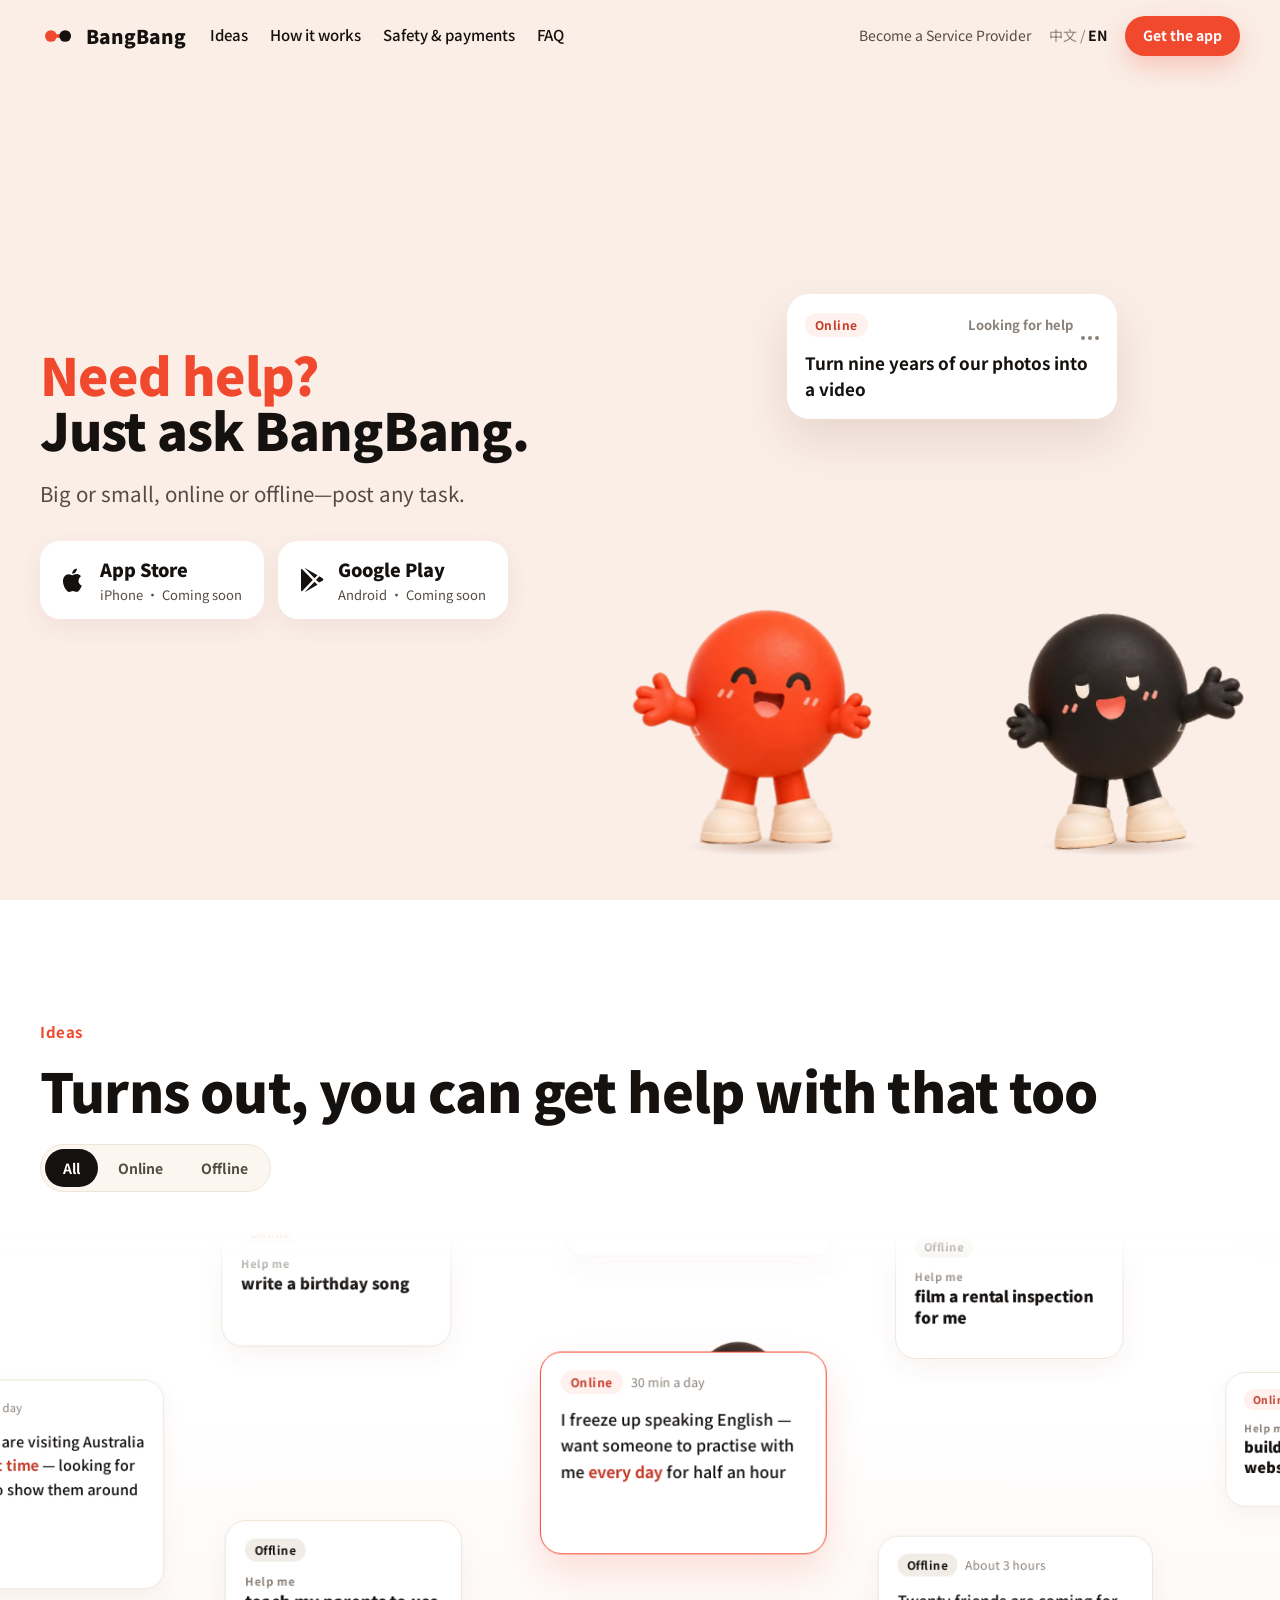
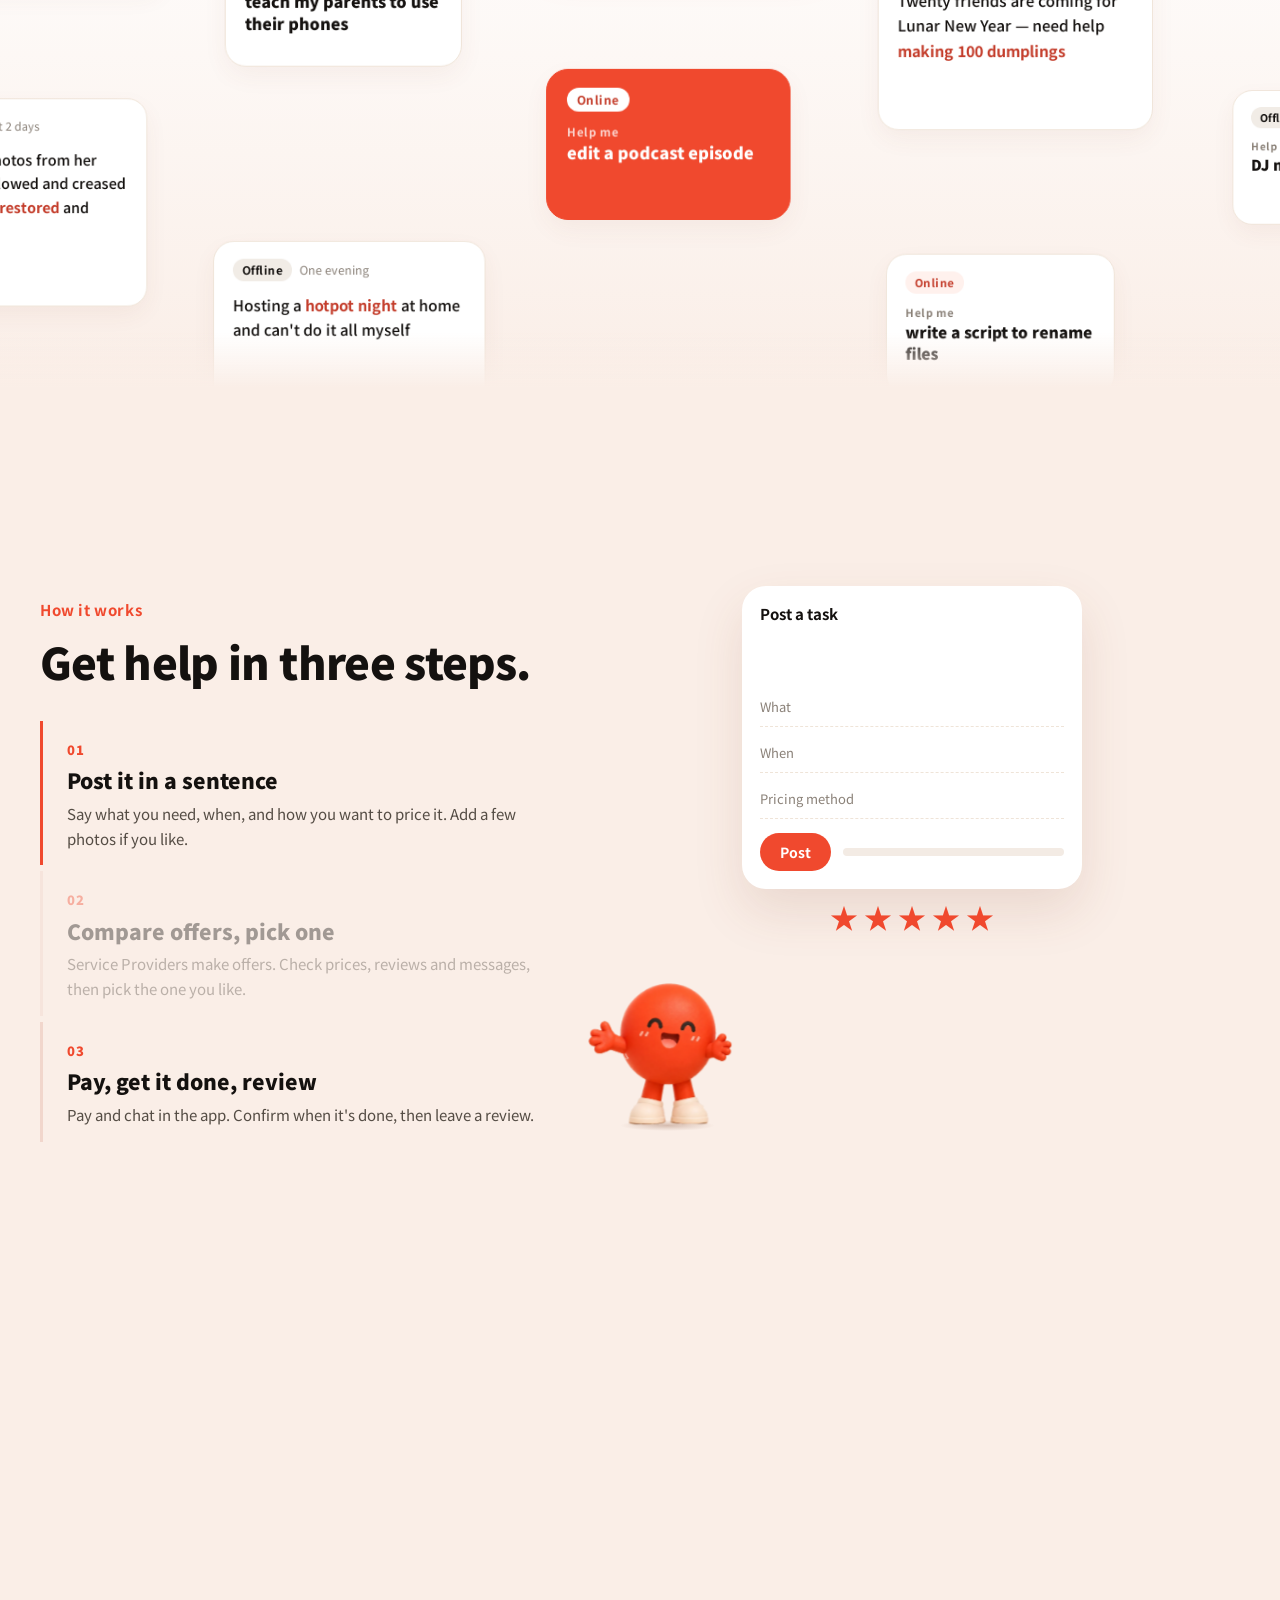
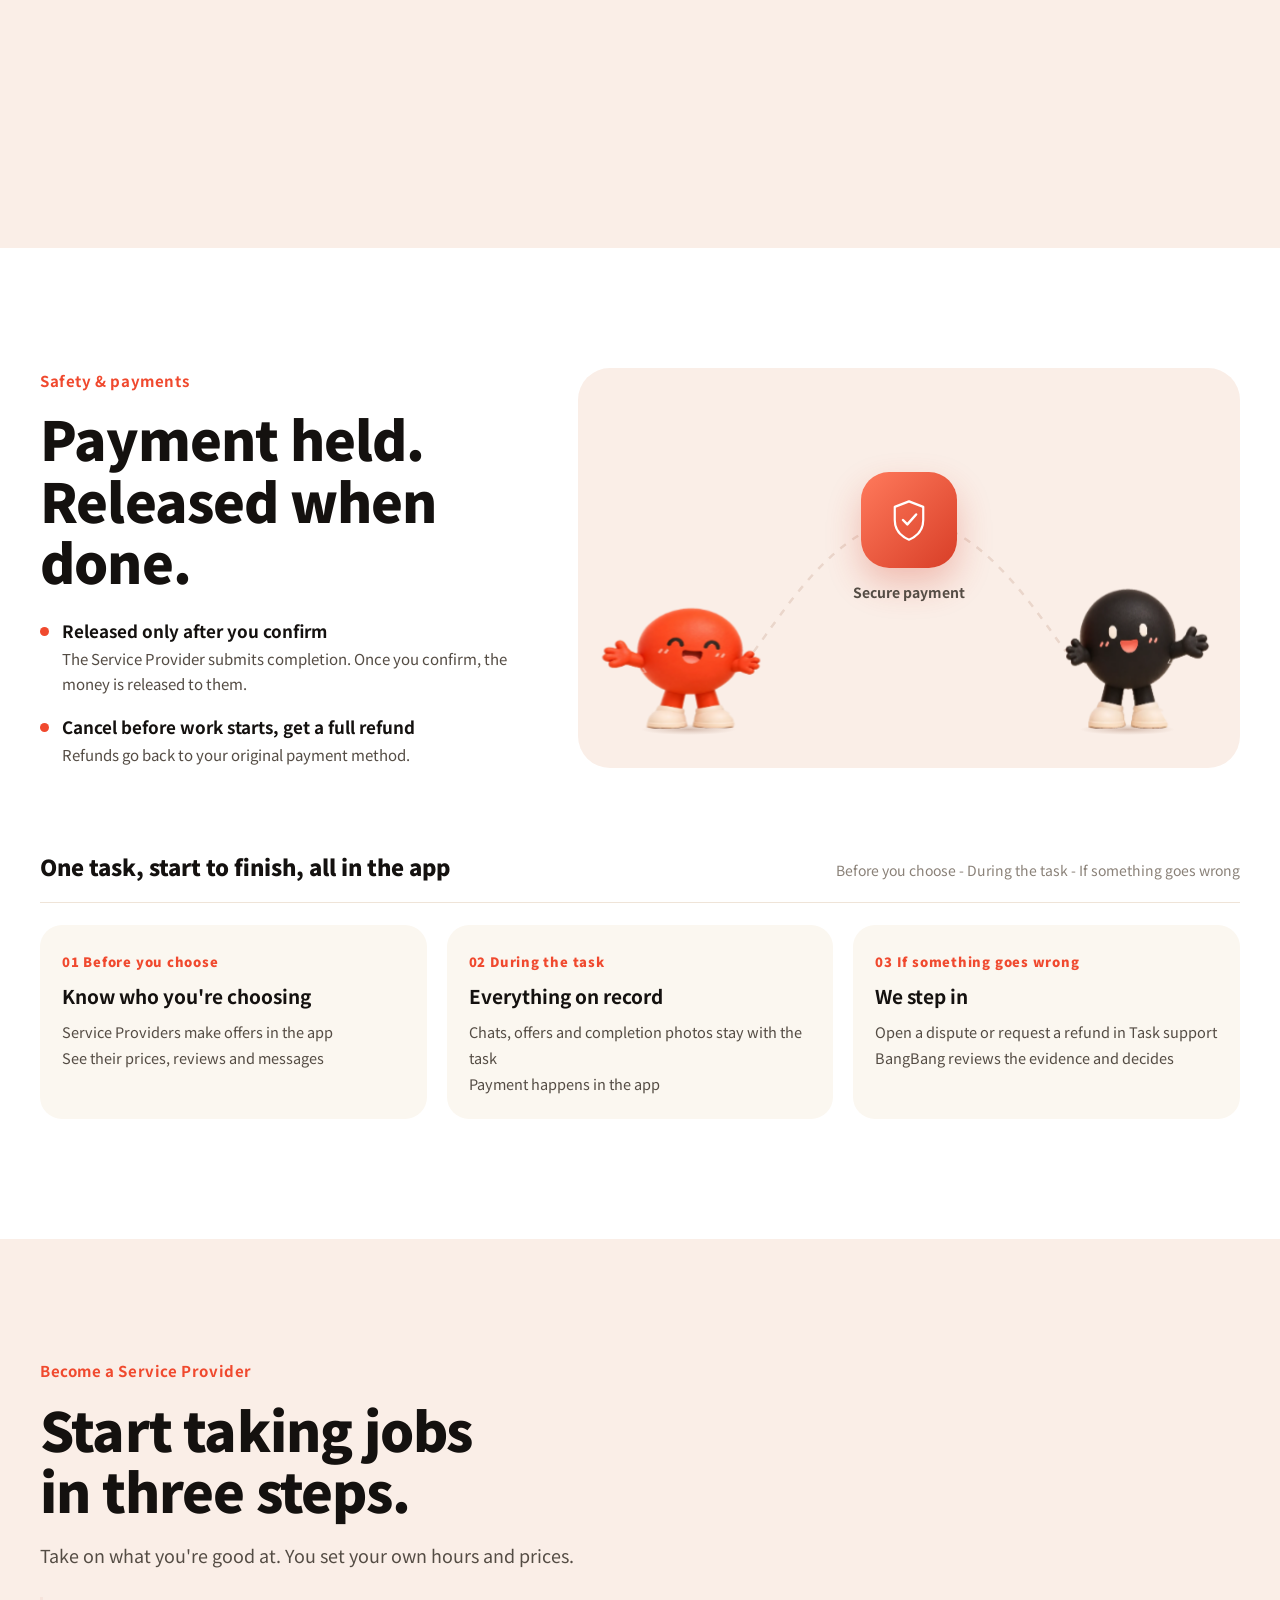
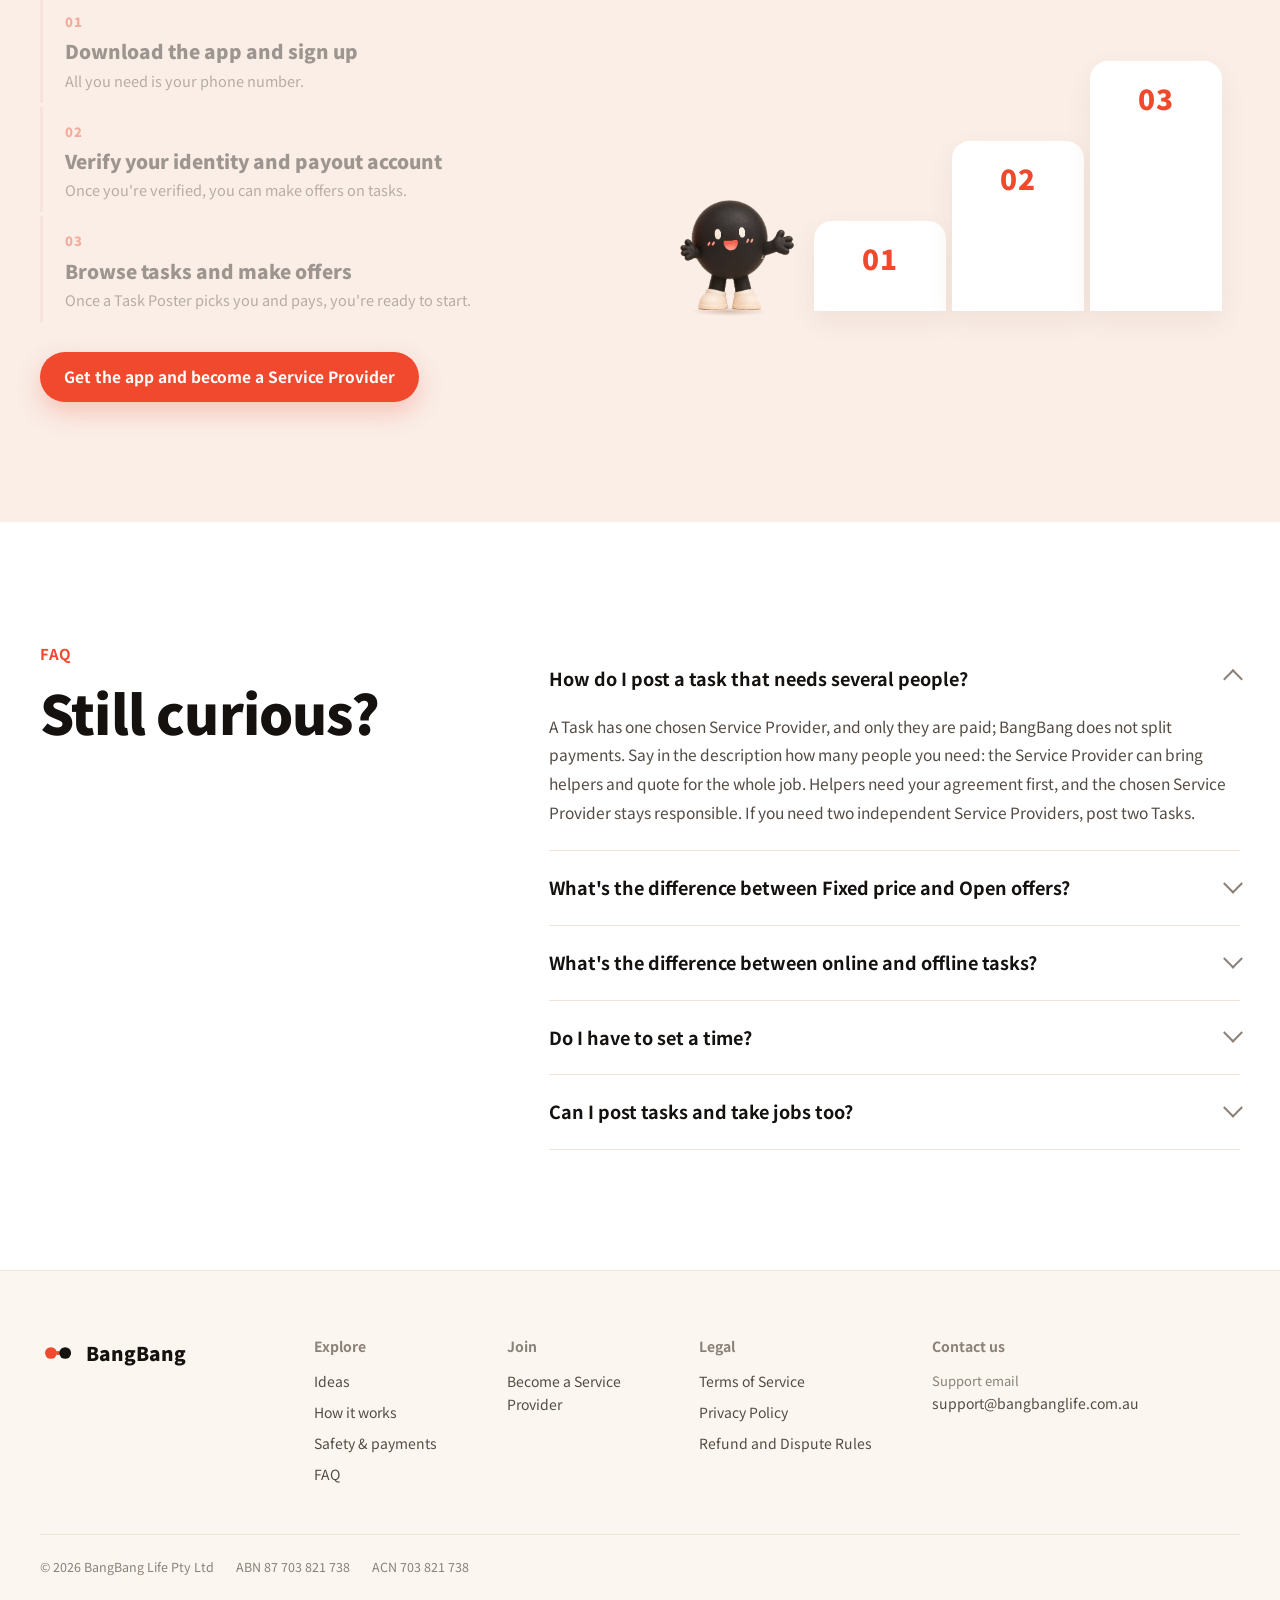
==== en/index.html @ aae598ee "Publish BangBang Life website (package a0c3399) Reviewed final site package bangbang-www-a0c3399.zip" ====
<!doctype html>
<html lang="en">
<head>
<meta charset="utf-8">
<meta name="viewport" content="width=device-width, initial-scale=1">
<title>BangBang | A trusted Chinese community task platform in Australia</title>
<meta name="description" content="BangBang is a trusted platform where the Chinese community helps each other and gets tasks done. From online services to offline errands, people who need help can quickly post a task and find the right helper, and people with skills and spare time can easily take on jobs and earn.">
<meta name="theme-color" content="#faeee7">
<meta property="og:type" content="website">
<meta property="og:site_name" content="BangBang">
<meta property="og:title" content="BangBang | A trusted Chinese community task platform in Australia">
<meta property="og:description" content="BangBang is a trusted platform where the Chinese community helps each other and gets tasks done. From online services to offline errands, people who need help can quickly post a task and find the right helper, and people with skills and spare time can easily take on jobs and earn.">
<meta property="og:url" content="https://www.bangbanglife.com.au/en/">
<meta property="og:locale" content="en_AU">
<link rel="icon" href="/brand/BangBangAppIcon.svg" type="image/svg+xml">
<link rel="alternate" hreflang="zh-CN" href="https://www.bangbanglife.com.au/zh/">
<link rel="alternate" hreflang="en" href="https://www.bangbanglife.com.au/en/">
<link rel="alternate" hreflang="x-default" href="https://www.bangbanglife.com.au/">
<link rel="canonical" href="https://www.bangbanglife.com.au/en/">
<script type="application/ld+json">{"@context":"https://schema.org","@graph":[{"@type":"WebSite","name":"BangBang","alternateName":"万能帮帮","url":"https://www.bangbanglife.com.au/en/"},{"@type":"Organization","name":"BangBang","alternateName":"万能帮帮","legalName":"BangBang Life Pty Ltd","url":"https://www.bangbanglife.com.au/en/","logo":"https://www.bangbanglife.com.au/brand/BangBangAppIcon.svg","email":"support@bangbanglife.com.au","taxID":"87 703 821 738","description":"BangBang is a trusted platform where the Chinese community helps each other and gets tasks done. From online services to offline errands, people who need help can quickly post a task and find the right helper, and people with skills and spare time can easily take on jobs and earn."}]}</script>
<link rel="preconnect" href="https://fonts.googleapis.com">
<link rel="preconnect" href="https://fonts.gstatic.com" crossorigin>
<link rel="stylesheet" href="https://fonts.googleapis.com/css2?family=Noto+Sans+SC:wght@400;500;700;900&display=swap">
<style>
/* The page is always light: the IP artwork's background is a warm cream, and its cut-out edges were made against it. */
:root{
  --ink:#14110f; --ink-2:#544c44; --ink-3:#8a8178;
  --white:#ffffff; --stage:#faeee7; --stage-2:#f4e1d6; --paper:#fbf7f0; --line:#efe4d8; --line-2:#f1d6cc;
  --coral:#f0492e; --coral-deep:#c43d2b; --coral-soft:#fff1ed;
  --night:#1a1614; --on-night:#f5efe8; --on-night-2:#a99d92;
  --f:"Noto Sans SC","PingFang SC","Hiragino Sans GB","Microsoft YaHei",system-ui,sans-serif;
  --nav-h:72px; --gut:clamp(16px,4vw,40px);
  color-scheme:light;
}
*{box-sizing:border-box}
html,body{overflow-x:clip}
body{margin:0;background:var(--white);color:var(--ink);font-family:var(--f);font-size:16px;line-height:1.65;-webkit-font-smoothing:antialiased}
img{display:block;max-width:100%}
a{color:inherit}
button{font-family:inherit}
:focus-visible{outline:2px solid var(--coral);outline-offset:3px;border-radius:8px}
.wrap{width:min(1200px,calc(100% - 2*var(--gut)));margin-inline:auto}
.sr{position:absolute;width:1px;height:1px;overflow:hidden;clip:rect(0 0 0 0);white-space:nowrap}
.eb{margin:0 0 14px;color:var(--coral);font-weight:700;font-size:15px;letter-spacing:.04em;display:flex;align-items:center;gap:12px;flex-wrap:wrap}
h2{margin:0;font-weight:900;font-size:clamp(32px,4.2vw,58px);line-height:1.14;letter-spacing:-.015em}
.lead{margin:18px 0 0;color:var(--ink-2);font-size:clamp(16px,1.4vw,18px);line-height:1.8;max-width:32em}
.ph-tag{display:inline-block;font-size:11.5px;font-weight:700;letter-spacing:.06em;padding:3px 9px;border-radius:99px;border:1px dashed var(--coral);color:var(--coral-deep);background:var(--white)}
.later{font-size:12px;font-weight:700;letter-spacing:.06em;padding:4px 10px;border-radius:99px;background:var(--paper);color:var(--ink-2);border:1px solid var(--line)}
.btn{display:inline-flex;align-items:center;justify-content:center;gap:10px;height:50px;padding:0 24px;border-radius:999px;font-weight:700;font-size:15.5px;white-space:nowrap;cursor:pointer;border:0;text-decoration:none;transition:transform .2s,box-shadow .2s,background .2s}
.btn small{font-weight:500;font-size:12px;opacity:.8}
.btn-sm{height:40px;padding:0 18px;font-size:14px}
.btn-coral{background:var(--coral);color:#fff;box-shadow:0 10px 24px rgba(240,73,46,.25)}
.btn-coral:hover{background:var(--coral-deep)}
.btn-line{background:transparent;border:1.5px solid var(--ink);color:var(--ink)}


.nav{position:fixed;inset:0 0 auto;z-index:60;height:var(--nav-h);display:flex;align-items:center;background:rgba(250,238,231,.86);backdrop-filter:saturate(1.3) blur(14px);-webkit-backdrop-filter:saturate(1.3) blur(14px);border-bottom:1px solid transparent;transition:background .3s,border-color .3s}
.nav.sc{background:rgba(255,255,255,.9);border-bottom-color:var(--line)}
.nav .wrap{display:flex;align-items:center;gap:30px}
.brand{display:flex;align-items:center;gap:10px;font-weight:900;font-size:19px;white-space:nowrap;text-decoration:none;color:var(--ink)}
.brand svg{width:36px;height:36px;flex:none}
.logo-a{fill:var(--coral)} .logo-b{fill:var(--ink)}
.links{display:flex;gap:26px;font-size:15px;font-weight:500}
.links a{text-decoration:none}
.links a:hover{color:var(--coral)}
.nav-right{margin-left:auto;display:flex;align-items:center;gap:18px;font-size:14px}
.nav-right .sm a{text-decoration:none;color:var(--ink-2);margin-left:16px}
.nav-right .sm a:hover{color:var(--coral)}
.lang{color:var(--ink-3);white-space:nowrap} .lang b{color:var(--ink)}
.lang a{color:inherit;text-decoration:none} .lang a:hover{color:var(--coral)}
.menu-btn{display:none;width:42px;height:42px;border-radius:50%;border:1px solid var(--line);background:var(--white);color:var(--ink);cursor:pointer;place-items:center}
.menu-btn svg{width:20px;height:20px}
.drawer{position:fixed;inset:var(--nav-h) 0 auto;z-index:59;background:var(--white);border-bottom:1px solid var(--line);display:none;flex-direction:column;padding:8px var(--gut) 18px}
.drawer.open{display:flex}
.drawer a{padding:13px 0;border-bottom:1px solid var(--line);text-decoration:none;font-weight:500}
@media (max-width:1020px){.links,.nav-right .sm,.lang{display:none}.menu-btn{display:grid}}


.ip{position:absolute;width:var(--cw,200px);aspect-ratio:724/693;margin-bottom:calc(var(--cw,200px)*-.0166);user-select:none;-webkit-user-select:none;-webkit-tap-highlight-color:transparent}
.ip .mv,.ip .sq,.ip .br,.ip .ln,.ip .lk{position:absolute;inset:0;transform-origin:50% 98%}
.ip img{position:absolute;inset:0;width:100%;height:100%;pointer-events:none;-webkit-user-drag:none}
.ip .sh{position:absolute;bottom:-3.2%;height:8%;width:62%;border-radius:50%;background:radial-gradient(closest-side,rgba(128,72,44,.30),rgba(128,72,44,.12) 55%,rgba(128,72,44,0));transform-origin:50% 50%}
.ip-red .sh{left:24%} .ip-black .sh{left:13%}
.ip .lid{position:absolute;border-radius:50%;transform:scaleY(0);transform-origin:50% 0;pointer-events:none}
.ip .lid.l{left:30.9%;top:27.7%;width:6.6%;height:10.2%;background:linear-gradient(#352d2a,#2a2320)}
.ip .lid.r{left:50.8%;top:26.2%;width:6.6%;height:10.2%;background:linear-gradient(#4a403e,#342c28)}
.ip.click{cursor:pointer}


.bub{position:absolute;z-index:6;background:#fff;color:var(--ink);border-radius:20px;padding:12px 18px;font-weight:700;font-size:17px;line-height:1.45;box-shadow:0 14px 34px rgba(128,72,44,.13);white-space:nowrap;transform-origin:0 100%}
.bub::after{content:"";position:absolute;bottom:-7px;width:16px;height:16px;background:#fff;border-radius:3px;transform:rotate(45deg)}


.burst{position:absolute;z-index:7;width:0;height:0;pointer-events:none;opacity:0}
.burst i{position:absolute;left:-2px;top:-15px;width:4px;height:12px;border-radius:3px;background:var(--coral);transform-origin:2px 15px}
.burst i:nth-child(2n){background:var(--ink)}
.burst i:nth-child(1){transform:rotate(0deg) translateY(-26px)} .burst i:nth-child(2){transform:rotate(45deg) translateY(-26px)}
.burst i:nth-child(3){transform:rotate(90deg) translateY(-26px)} .burst i:nth-child(4){transform:rotate(135deg) translateY(-26px)}
.burst i:nth-child(5){transform:rotate(180deg) translateY(-26px)} .burst i:nth-child(6){transform:rotate(225deg) translateY(-26px)}
.burst i:nth-child(7){transform:rotate(270deg) translateY(-26px)} .burst i:nth-child(8){transform:rotate(315deg) translateY(-26px)}

.tag{display:inline-flex;align-items:center;height:24px;padding:0 10px;border-radius:99px;font-size:12px;font-weight:700;letter-spacing:.04em;white-space:nowrap}
.tag.on{background:var(--coral-soft);color:var(--coral-deep)}
.tag.off{background:#f1ece6;color:var(--ink)}
.tag.you{background:var(--ink);color:#fff}


.hero{position:relative;background:var(--stage);padding-top:var(--nav-h);overflow:hidden}
.hero-grid{display:grid;grid-template-columns:minmax(0,1fr) minmax(0,1.1fr);gap:24px;align-items:end;min-height:min(880px,calc(100svh - var(--nav-h)))}
.hero-copy{align-self:center;padding:40px 0 70px}
.hero h1{margin:24px 0 0;font-weight:900;font-size:clamp(44px,5.8vw,86px);line-height:1.08;letter-spacing:-.02em;color:var(--coral)}
.hero h1 .ln{display:block}
.hero h1 .ln + .ln{color:var(--ink)}
.hero-sub{margin:20px 0 0;font-size:clamp(17px,1.6vw,21px);color:var(--ink-2)}
.dlbox{display:flex;gap:14px;margin-top:30px;flex-wrap:wrap}
.dl-item{display:flex;gap:12px;align-items:center;background:#fff;border-radius:20px;padding:14px 22px 14px 18px;box-shadow:0 8px 24px rgba(128,72,44,.07)}
.dl-item .st-ic{flex:none;width:30px;height:30px;color:var(--ink)}
.dl-item b{display:block;font-size:18px;font-weight:900;white-space:nowrap}
.dl-item span{display:block;font-size:13px;color:var(--ink-2);line-height:1.6;white-space:nowrap}
.dl-btns{display:none;gap:10px;margin-top:22px;flex-wrap:wrap}

.stage{position:relative;height:640px;--cw:clamp(190px,20vw,292px);--floor:56px;margin-right:calc((min(1200px,100vw - 2*var(--gut)) - 100vw) / 2)}
.stage .ip{bottom:var(--floor)}
#hRed{left:0} #hBlk{right:max(16px,calc((100vw - min(1200px,100vw - 2*var(--gut))) / 2 - 40px))}
#bub{left:24%;bottom:calc(100% - 1%);min-width:120px}
#bub::after{left:28px}
.bub .caret{display:inline-block;width:2px;height:1.05em;margin-left:2px;vertical-align:-3px;background:var(--coral);animation:blink 1s steps(2) infinite}
@keyframes blink{50%{opacity:0}}
#bub2{right:30%;bottom:calc(100% - 1%);transform-origin:100% 100%}
#bub2::after{right:30px}
.hcard{position:absolute;z-index:5;left:50%;top:34px;width:min(330px,86%);margin-left:calc(min(330px,86%) / -2);background:#fff;border-radius:22px;padding:16px 18px 18px;box-shadow:0 20px 46px rgba(128,72,44,.14)}
.hc-top{display:flex;align-items:center;justify-content:space-between;gap:10px}
.hc-top small{font-size:12px;color:var(--ink-3);font-weight:500}
.hcard p{margin:10px 0 0;font-weight:700;font-size:17px;line-height:1.5}
.st{display:inline-flex;align-items:center;gap:6px;font-size:13px;font-weight:700;color:var(--ink-3);white-space:nowrap}
.st .dots{display:inline-flex;gap:3px;margin-left:2px}
.st .dots i{display:block;width:4px;height:4px;border-radius:50%;background:currentColor;animation:dot 1.2s infinite}
.st .dots i:nth-child(2){animation-delay:.2s} .st .dots i:nth-child(3){animation-delay:.4s}
@keyframes dot{0%,80%,100%{opacity:.25}40%{opacity:1}}
.st.got{color:var(--ink)}
.st.done{color:var(--coral-deep)}
.st .ok{display:none;width:18px;height:18px;border-radius:50%;background:var(--coral);color:#fff;place-items:center;font-size:11px}
.st.done .ok{display:inline-grid}
.st.done .dots,.st.got .dots{display:none}


.ex{padding:120px 0 0;background:var(--white)}
.ex-head{display:flex;justify-content:space-between;align-items:flex-end;gap:24px;flex-wrap:wrap}
.seg{display:inline-flex;background:var(--paper);border:1px solid var(--line);border-radius:99px;padding:4px;gap:2px}
.seg button{height:38px;padding:0 18px;border-radius:99px;border:0;background:transparent;font-weight:700;font-size:14px;color:var(--ink-2);cursor:pointer}
.seg button.on{background:var(--ink);color:#fff}
.wall{position:relative;margin-top:40px;height:clamp(600px,84vh,780px);overflow:hidden;overflow:clip;cursor:grab;touch-action:pan-y;user-select:none;-webkit-user-select:none;background:linear-gradient(180deg,var(--white) 0%,var(--white) 25%,var(--stage) 100%)}
.wall.grab{cursor:grabbing}
.wall::before,.wall::after{content:"";position:absolute;left:0;right:0;height:56px;z-index:20;pointer-events:none}
.wall::before{top:0;background:linear-gradient(180deg,var(--white),rgba(255,255,255,0))}
.wall::after{bottom:0;background:linear-gradient(0deg,var(--stage),rgba(250,238,231,0))}
.gi{position:absolute;left:0;top:0;z-index:1;will-change:transform}
.gi.sel{z-index:5}
.xc{position:relative;z-index:2;width:290px;display:flex;flex-direction:column;gap:12px;text-align:left;padding:18px 20px 14px;border-radius:22px;border:1.5px solid var(--line);background:#fff;color:var(--ink);cursor:pointer;font:inherit;box-shadow:0 10px 26px rgba(128,72,44,.06);transition:border-color .25s,box-shadow .25s,opacity .45s,filter .45s}
.xc:hover{border-color:var(--line-2);box-shadow:0 18px 38px rgba(128,72,44,.12)}
.gi.sel .xc{border-color:var(--coral);box-shadow:0 18px 38px rgba(240,73,46,.16)}
.wall.grab .xc{cursor:grabbing}
.xc-top{display:flex;align-items:center;justify-content:space-between;gap:8px}
.xc .mt{font-size:12.5px;color:var(--ink-3);white-space:nowrap}
.xc .q{flex:1;font-size:16px;line-height:1.65;font-weight:500}
.xc .q b{color:var(--coral-deep);font-weight:700}
.xc .res{position:relative;display:block;height:44px;border-top:1px dashed var(--line);font-size:13.5px}
.xc .res > span{position:absolute;inset:10px 0 0;display:flex;align-items:center;gap:7px;white-space:nowrap;overflow:hidden;transition:opacity .3s,transform .3s}
.xc .r0{color:var(--ink-3)}
.xc .r1{opacity:0;transform:translateY(8px);color:var(--ink-2)}
.xc .r1 b{color:var(--coral-deep)}
.xc .got{font-style:normal;font-weight:700;font-size:12px;color:var(--coral-deep);background:var(--coral-soft);padding:2px 8px;border-radius:99px;white-space:nowrap}
.xc .r1 .got{margin-left:auto}
.gi.sel .r0{opacity:0;transform:translateY(-8px)}
.gi.sel .r1{opacity:1;transform:none}
.xc.sh{width:246px;min-height:152px}
.xc.sh .t{flex:1;font-size:18px;font-weight:900;line-height:1.4}
.xc.sh .t small{display:block;margin-bottom:2px;font-size:11.5px;letter-spacing:.12em;color:var(--ink-3);font-weight:700}
.xc.sh .got{opacity:0;transform:translateY(6px);transition:opacity .3s,transform .3s}
.gi.sel .xc.sh .got{opacity:1;transform:none}
.xc.k1{background:var(--ink);border-color:var(--ink);color:#fff} .xc.k1 .t small{color:var(--on-night-2)} .xc.k1 .tag.off{background:#3a322d;color:#fff}
.xc.k2{background:var(--coral);border-color:var(--coral);color:#fff} .xc.k2 .t small{color:rgba(255,255,255,.78)} .xc.k2 .tag,.xc.k2 .got{background:#fff;color:var(--coral-deep)}
.gi.sel .xc.k1,.gi.sel .xc.k2{border-color:var(--coral-deep)}
.wall.f-on .gi[data-on="0"] .xc,.wall.f-off .gi[data-on="1"] .xc{opacity:.14;filter:grayscale(1);pointer-events:none}
.peek{z-index:1;--cw:138px;pointer-events:none}
.peek .sh{display:none}


.how{background:var(--stage)}
.how-in{display:grid;grid-template-columns:minmax(0,.86fr) minmax(0,1.14fr);gap:48px;align-items:center;min-height:100svh;padding:calc(var(--nav-h) + 16px) 0 24px}
.how h2{font-size:clamp(32px,3.4vw,50px);white-space:nowrap}
.steps{margin-top:34px;display:grid;gap:6px}
.hs{position:relative;padding:14px 0 14px 24px;border-left:3px solid var(--line-2);opacity:.38;transition:opacity .35s,border-color .35s}
.hs.on{opacity:1;border-left-color:var(--coral)}
.hs .no{font-size:13px;font-weight:900;color:var(--coral);letter-spacing:.08em}
.hs h3{margin:2px 0 4px;font-size:21px;font-weight:900}
.hs p{margin:0;color:var(--ink-2);font-size:15px}
.hstage{position:relative;height:min(580px,calc(100svh - var(--nav-h) - 60px));min-height:470px;--cw:clamp(118px,12vw,168px);--floor:36px}
.hstage .ip{bottom:var(--floor)}
#sRed{left:0}
#sB1{right:calc(var(--cw)*1.62)} #sB2{right:calc(var(--cw)*.82)} #sB3{right:0}
.tcard{position:absolute;z-index:5;left:50%;top:6px;width:min(340px,92%);transform:translateX(-50%);background:#fff;border-radius:24px;padding:16px 18px 18px;box-shadow:0 22px 50px rgba(128,72,44,.13)}
.tc-h{display:flex;align-items:center;justify-content:space-between;gap:10px;margin-bottom:8px}
.tc-h b{font-size:15px}
.chips{position:relative;height:26px;min-width:118px}
.chips .tag{position:absolute;right:0;top:1px;opacity:0}
.chips .tag:first-child{opacity:1}
.tc-row{display:flex;align-items:baseline;gap:12px;padding:9px 0;border-bottom:1px dashed var(--line);font-size:14.5px}
.tc-row span{flex:none;width:64px;color:var(--ink-3);font-size:13px}
.tc-row b{min-height:1.5em;font-weight:700}
.tc-go{display:flex;align-items:center;gap:12px;margin-top:14px}
.tc-btn{flex:none;height:38px;padding:0 20px;border-radius:99px;background:var(--coral);color:#fff;font-weight:700;font-size:14px;display:grid;place-items:center}
.tc-bar{flex:1;height:8px;border-radius:99px;background:#f3ebe4;overflow:hidden}
.tc-bar i{display:block;height:100%;width:100%;border-radius:inherit;background:var(--coral);transform:scaleX(0);transform-origin:0 50%}
.stars{position:absolute;z-index:6;left:50%;transform:translateX(-50%);display:flex;gap:6px;color:var(--coral);font-size:28px;line-height:1}
.stars span{display:inline-block;opacity:0}
.qb{position:absolute;z-index:6;padding:8px 12px;font-size:14px;border-radius:14px;transform-origin:50% 100%}
.qb::after{left:calc(50% - 7px);width:14px;height:14px;bottom:-6px}
.qb .qs::before{content:" · "}
.qb .pick{position:absolute;inset:0;display:grid;place-items:center;border-radius:inherit;background:var(--coral);color:#fff;opacity:0}
.hstage .burst{left:0;top:0}


.safe{padding:120px 0;background:var(--white)}
.safe-grid{display:grid;grid-template-columns:minmax(0,.85fr) minmax(0,1.15fr);gap:48px;align-items:center}
.dots{list-style:none;margin:26px 0 0;padding:0;display:grid;gap:16px}
.dots li{display:grid;gap:2px;padding-left:22px;position:relative}
.dots li::before{content:"";position:absolute;left:0;top:10px;width:9px;height:9px;border-radius:50%;background:var(--coral)}
.dots b{font-size:17px}
.dots span{color:var(--ink-2);font-size:15px}
.pstage{position:relative;height:400px;border-radius:32px;background:var(--stage);--cw:clamp(118px,12vw,156px);--floor:40px;overflow:hidden}
.pstage .ip{bottom:var(--floor)}
#pRed{left:4%} #pBlk{right:4%}
.pstage svg{position:absolute;inset:0;width:100%;height:100%;overflow:visible}
.plat{position:absolute;z-index:3;left:50%;top:38%;width:96px;height:96px;margin:-48px 0 0 -48px;border-radius:28px;background:linear-gradient(135deg,#ff7a5c,#d83e27);display:grid;place-items:center;box-shadow:0 16px 34px rgba(216,62,39,.28)}
.plat svg{position:static;width:46px;height:46px}
.plat-l{position:absolute;z-index:3;left:50%;top:calc(38% + 58px);transform:translateX(-50%);text-align:center;white-space:nowrap}
.plat-l b{display:block;font-size:15px}
.plat-l span{font-size:14px;font-weight:700;color:var(--ink-2)}
.coin{position:absolute;z-index:4;left:0;top:0;width:34px;height:34px;margin:-17px 0 0 -17px;border-radius:50%;background:var(--coral);border:3px solid #fff;color:#fff;font-weight:900;font-size:15px;display:grid;place-items:center;box-shadow:0 6px 14px rgba(216,62,39,.3);opacity:0}
.plb{position:absolute;z-index:4;font-size:14px;font-weight:700;color:var(--coral-deep);background:#fff;padding:5px 12px;border-radius:99px;box-shadow:0 6px 16px rgba(128,72,44,.1);white-space:nowrap;opacity:0}
#plb1{left:6%;top:12%} #plb2{right:6%;top:12%}
.whole{margin-top:80px}
.whole-h{display:flex;justify-content:space-between;align-items:baseline;gap:16px;flex-wrap:wrap;padding-bottom:18px;border-bottom:1px solid var(--line)}
.whole-h h3{margin:0;font-size:22px;font-weight:900}
.whole-h span{color:var(--ink-3);font-size:14px}
.whole-3{display:grid;grid-template-columns:repeat(3,minmax(0,1fr));gap:20px;margin-top:22px}
.whole-3 > div{padding:22px;border-radius:22px;background:var(--paper)}
.whole-3 .k{font-size:13px;font-weight:900;color:var(--coral);letter-spacing:.06em}
.whole-3 h4{margin:6px 0 8px;font-size:19px}
.whole-3 p{margin:0;color:var(--ink-2);font-size:14.5px;line-height:1.8}


.provider{padding:120px 0;background:var(--stage);overflow:hidden}
.pv-grid{display:grid;grid-template-columns:minmax(0,1fr) minmax(0,1fr);gap:48px;align-items:center}
.bsteps{margin:26px 0 30px;display:grid;gap:4px}
.bs{padding:10px 0 10px 22px;border-left:3px solid var(--line-2);opacity:.4;transition:opacity .35s,border-color .35s}
.bs.on{opacity:1;border-left-color:var(--coral)}
.bs .no{font-size:13px;font-weight:900;color:var(--coral);letter-spacing:.08em}
.bs h3{margin:2px 0;font-size:19px;font-weight:900}
.bs p{margin:0;color:var(--ink-2);font-size:14.5px}
.bstage{position:relative;height:460px;--cw:clamp(96px,9.5vw,124px)}
.bk{position:absolute;bottom:0;width:calc(24% - 6px);border-radius:18px 18px 0 0;background:#fff;box-shadow:0 10px 26px rgba(128,72,44,.08);display:flex;justify-content:center;padding-top:14px;transition:background .35s}
.bk span{font-size:28px;font-weight:900;color:var(--coral);letter-spacing:.04em;transition:color .35s}
.bk.done{background:var(--coral)} .bk.done span{color:#fff}
#bk1{left:26%;height:90px} #bk2{left:50%;height:170px} #bk3{left:74%;height:250px}
.bstage .ip{left:2%;bottom:0}
#bBub{opacity:0;visibility:hidden;right:20%;bottom:99%;transform-origin:100% 100%} #bBub::after{right:26px}
.bnote{position:absolute;z-index:5;left:0;top:24px;width:min(320px,60%);display:flex;align-items:center;gap:10px;padding:14px 12px 14px 16px;border-radius:18px;background:#fff;box-shadow:0 18px 40px rgba(128,72,44,.14);opacity:0;visibility:hidden}
.bnote b{flex:1;min-width:0;font-size:15.5px;white-space:nowrap;overflow:hidden;text-overflow:ellipsis}
.fq{flex:none;height:32px;padding:0 14px;border-radius:99px;background:var(--coral);color:#fff;font-weight:700;font-size:13px;display:grid;place-items:center}


.faq{padding:120px 0;background:var(--white)}
.faq-grid{display:grid;grid-template-columns:minmax(0,.8fr) minmax(0,1.2fr);gap:48px;align-items:start}
details{border-bottom:1px solid var(--line);padding:4px 0}
summary{cursor:pointer;list-style:none;display:flex;align-items:center;justify-content:space-between;gap:16px;padding:18px 0;font-size:18px;font-weight:700}
summary::-webkit-details-marker{display:none}
summary::after{content:"";flex:none;width:12px;height:12px;border-right:2.5px solid var(--ink-3);border-bottom:2.5px solid var(--ink-3);transform:rotate(45deg) translate(-3px,-3px);transition:transform .3s}
details[open] summary::after{transform:rotate(225deg)}
details p{margin:0 0 20px;color:var(--ink-2);font-size:15.5px;line-height:1.85}


footer{background:var(--paper);color:var(--ink);padding:64px 0 40px;border-top:1px solid var(--line)}
.f-grid{display:grid;grid-template-columns:1.2fr .8fr .8fr 1fr 1.5fr;gap:28px}
footer .brand{color:var(--ink)}
.f-brand p{margin:14px 0 0;color:var(--ink-3);font-size:14px}
footer h4{margin:0 0 12px;font-size:14px;color:var(--ink-3);font-weight:700}
footer ul{list-style:none;margin:0;padding:0;display:grid;gap:8px;font-size:14px}
footer a{text-decoration:none}
footer a{color:var(--ink-2)}
footer a:hover{color:var(--coral-deep);text-decoration:underline}
.f-legal span{white-space:nowrap}
.f-k{display:block;color:var(--ink-3);font-size:13px}
.mail{display:block;white-space:nowrap}
.f-legal{display:flex;justify-content:flex-start;gap:6px 22px;flex-wrap:wrap;margin-top:48px;padding-top:22px;border-top:1px solid var(--line);font-size:12.5px;color:var(--ink-3)}


@media (max-width:900px){
  .hero-grid{grid-template-columns:1fr;gap:0;min-height:0}
  .hero-copy{padding:26px 0 0}
  .dlbox{display:none}
  .dl-btns{display:flex}
  .dl-btns .btn{flex:1 1 0;height:46px;padding:0 12px;font-size:14.5px}
  .stage{height:440px;--cw:clamp(128px,38vw,170px);--floor:36px}
  .bub{font-size:15px;padding:10px 14px}
  #bub{left:14%;white-space:normal;width:max-content;max-width:min(300px,calc(100vw - 2*var(--gut) - 24px))}
  .hcard{top:8px}
  .ex{padding:84px 0 0}
  .wall{margin-top:30px;height:clamp(520px,74vh,640px)}
  .xc{width:210px;padding:14px 14px 12px;border-radius:18px;gap:8px}
  .xc .q{font-size:14.5px;line-height:1.6}
  .xc .mt{display:none}
  .xc .res{height:40px;font-size:12.5px}
  .xc .r1 .got,.xc .r1 .a{display:none}
  .xc.sh{width:178px;min-height:126px}
  .xc.sh .t{font-size:16.5px}
  .peek{--cw:92px}
  .how-in{grid-template-columns:1fr;gap:10px;align-content:center;padding-top:calc(var(--nav-h) + 12px)}
  .how h2{font-size:30px}
  .steps{margin-top:12px;min-height:118px;position:relative}
  .hs{position:absolute;inset:0 0 auto;opacity:0;padding:8px 0 8px 18px}
  .hs.on{opacity:1}
  .hs h3{font-size:18px}
  .hs p{font-size:14px}
  .hstage{height:410px;min-height:0;--cw:clamp(76px,22vw,100px);--floor:20px}
  .tcard{padding:12px 14px 14px;border-radius:20px}
  .tc-row{padding:6px 0;font-size:13.5px}
  .tc-row span{width:56px}
  .qb{font-size:12px;padding:5px 8px;line-height:1.3;text-align:center}
  .qb .qs{display:block;font-size:10.5px;font-weight:500}
  .qb .qs::before{content:none}
  .stars{font-size:22px}
  .safe,.provider,.faq{padding:84px 0}
  .safe-grid,.pv-grid,.faq-grid{grid-template-columns:1fr;gap:34px}
  .pstage{height:330px;--cw:clamp(96px,28vw,124px);border-radius:24px}
  .plat{width:76px;height:76px;margin:-38px 0 0 -38px;border-radius:22px;top:36%}
  .plat svg{width:36px;height:36px}
  .plat-l{top:calc(36% + 46px)}
  #plb1,#plb2{top:8%;font-size:12.5px}
  .whole-3{grid-template-columns:1fr}
  .bnote b{font-size:14.5px}
  .bstage{height:360px;--cw:clamp(76px,21vw,92px)}
  #bk1{height:50px} #bk2{height:100px} #bk3{height:150px}
  .bk{padding-top:8px;border-radius:14px 14px 0 0}
  .bk span{font-size:20px}
  .bnote{top:0;width:min(300px,78%)}
  .bs h3{font-size:17px}
  .bs{opacity:1}
  .f-grid{grid-template-columns:1fr 1fr}
  .f-brand,.f-contact{grid-column:1 / -1}
}
@media (max-width:420px){
  .dl-item{flex:1 1 100%}
}


.nog .hcard,.rm .hcard{opacity:1}
.nog .chips .tag:first-child,.rm .chips .tag:first-child{opacity:0}
.nog .chips .tag:last-child,.rm .chips .tag:last-child{opacity:1}
.nog .stars span,.rm .stars span{opacity:1}
.nog .coin,.rm .coin{display:none}
.nog .plb,.rm .plb{opacity:1}
.nog .bs,.rm .bs{opacity:1}
.nog .bnote,.rm .bnote{opacity:1;visibility:visible}
.nog .hs,.rm .hs{opacity:1}
@media (max-width:900px){.nog .hs,.rm .hs{position:static}}
.tag.blank{background:transparent}

footer{padding-bottom:104px}
.totop{position:fixed;right:max(20px,env(safe-area-inset-right));bottom:max(20px,env(safe-area-inset-bottom));z-index:55;width:52px;height:52px;border-radius:50%;border:0;background:var(--ink);color:#fff;display:grid;place-items:center;cursor:pointer;box-shadow:0 12px 28px rgba(20,17,15,.22);opacity:0;visibility:hidden;transform:translateY(12px);transition:opacity .25s,transform .25s,visibility .25s,background .2s}
.totop.show{opacity:1;visibility:visible;transform:none}
.totop:hover{background:var(--coral)}
.totop:focus-visible{outline:3px solid var(--coral);outline-offset:3px}
.totop svg{width:22px;height:22px}
@media (max-width:900px){.totop{width:46px;height:46px;right:max(16px,env(safe-area-inset-right));bottom:max(16px,env(safe-area-inset-bottom))}}

.hero h1{font-size:clamp(38px,4vw,58px);line-height:1.08}
.how h2{white-space:normal}
.tc-h{flex-wrap:wrap;gap:6px 10px}
.chips{flex:1 1 100%;height:40px;min-width:0}
.chips .tag{left:0;right:auto;white-space:normal;height:auto;min-height:24px;line-height:1.35;padding:3px 10px;max-width:100%}
.xc.sh .t{font-size:16.5px}
.xc.sh .t small{letter-spacing:.06em}
.nav .wrap{gap:24px}
.links{gap:22px}
.bnote{width:min(380px,68%)}
.bnote b{white-space:normal;line-height:1.35}
.xc .r1 .got{display:none}
@media (max-width:900px){.bnote{width:min(340px,88%)}.provider .btn{white-space:normal;height:auto;min-height:50px;padding:12px 24px;text-align:center}}
.bnote b{white-space:nowrap;overflow:hidden;text-overflow:ellipsis}
@media (min-width:901px){.bnote{top:-32px}}
@media (min-width:1024px){.bnote{top:-48px}.bnote b{white-space:normal;line-height:1.35}}
@media (max-width:900px){.bnote{top:0}}
@media (min-width:701px) and (max-width:900px){.bnote b{white-space:normal;line-height:1.35}}
@media (max-width:700px){.bstage{height:390px}.bnote b{white-space:normal;line-height:1.35}}
@media (min-width:901px) and (max-width:1023px){.bstage{height:510px}.bnote b{white-space:normal;line-height:1.35}}
@media (max-width:1120px){.links,.nav-right .sm,.lang{display:none}.menu-btn{display:grid}}
@media (max-width:380px){
  .nav .wrap{gap:10px}
  .nav-right{gap:8px}
  .brand{gap:8px;font-size:17px}
  .brand svg{width:30px;height:30px}
  .nav .btn-sm{padding:0 12px;font-size:13.5px}
  .menu-btn{width:38px;height:38px}
}

.tc-row span{width:104px}
@media (max-width:900px){.tc-row span{width:96px}}

@media (max-width:900px){.steps{min-height:146px}}
</style>
</head>
<body>
</head>
<body>

<header class="nav" id="nav">
  <div class="wrap">
    <a class="brand" href="#top" aria-label="BangBang home"><svg viewBox="0 0 100 100" aria-hidden="true"><rect class="logo-a" x="45" y="44.8" width="10.3" height="10.4"/><circle class="logo-a" cx="30.3" cy="50" r="16.3"/><circle class="logo-b" cx="70" cy="50" r="16.3"/></svg>BangBang</a>
    <nav class="links" aria-label="Main"><a href="#world">Ideas</a><a href="#how">How it works</a><a href="#safety">Safety & payments</a><a href="#faq">FAQ</a></nav>
    <div class="nav-right">
      <span class="sm"><a href="#provider">Become a Service Provider</a></span>
      <span class="lang"><a href="/zh/" lang="zh-CN">中文</a> / <b>EN</b></span>
      <a class="btn btn-sm btn-coral" href="#top">Get the app</a>
      <button class="menu-btn" id="menuBtn" type="button" aria-label="Open menu" aria-expanded="false"><svg viewBox="0 0 24 24" aria-hidden="true"><path d="M4 7h16M4 12h16M4 17h16" stroke="currentColor" stroke-width="2" stroke-linecap="round"/></svg></button>
    </div>
  </div>
</header>
<nav class="drawer" id="drawer" aria-label="Menu"><a href="#world">Ideas</a><a href="#how">How it works</a><a href="#safety">Safety & payments</a><a href="#faq">FAQ</a><a href="#provider">Become a Service Provider</a><a href="#top">Get the app</a><a href="/zh/" lang="zh-CN">中文</a></nav>

<section class="hero" id="top">
  <div class="wrap hero-grid">
    <div class="hero-copy">
      <h1><span class="ln">Need help?</span><span class="ln">Just ask BangBang.</span></h1>
      <p class="hero-sub">Big or small, online or offline—post any task.</p>
      <div class="dlbox">
        <div class="dl-item"><svg class="st-ic" viewBox="0 0 24 24" aria-hidden="true"><path d="M16.4 12.6c0-2.4 2-3.5 2-3.6-1.1-1.6-2.8-1.8-3.4-1.8-1.4-.1-2.8.9-3.5.9s-1.8-.8-3-.8C7 7.3 5.6 8.2 4.8 9.6c-1.7 2.9-.4 7.2 1.2 9.5.8 1.1 1.7 2.4 2.9 2.4 1.2 0 1.6-.8 3-.8s1.8.8 3 .7c1.3 0 2.1-1.1 2.8-2.3.9-1.3 1.3-2.6 1.3-2.7-.1 0-2.6-1-2.6-3.8zM14.1 5.6c.6-.8 1.1-1.8 1-2.9-.9 0-2.1.6-2.7 1.4-.6.7-1.1 1.8-1 2.8 1 .1 2.1-.5 2.7-1.3z" fill="currentColor"/></svg><div><b>App Store</b><span>iPhone · Coming soon</span></div></div>
        <div class="dl-item"><svg class="st-ic" viewBox="0 0 24 24" aria-hidden="true"><path d="M4.6 2.9 13.4 12l-8.8 9.1c-.4-.2-.6-.6-.6-1.1V4c0-.5.2-.9.6-1.1zM14.8 13.4l2.4 2.4-10.4 6 8-8.4zM17.2 8.2l-2.4 2.4-8-8.4 10.4 6zM18.6 9l2.6 1.5c.8.5.8 1.6 0 2.1L18.6 14l-2.6-2 2.6-3z" fill="currentColor"/></svg><div><b>Google Play</b><span>Android · Coming soon</span></div></div>
      </div>
      <div class="dl-btns"><a class="btn btn-coral" href="#top">App Store <small>Coming soon</small></a><a class="btn btn-line" href="#top">Google Play <small>Coming soon</small></a></div>
    </div>
    <div class="stage" id="stage">
      <p class="sr">Animation: the red ball says what it needs help with and posts it. The black ball comes over and says it can help. They high-five, and the task is done.</p>
      <div class="hcard" id="hcard">
        <div class="hc-top"><span class="tag on" id="hcTag">Online</span><span class="st" id="hcSt"><span class="ok">✓</span><span id="hcStT">Looking for help</span><span class="dots"><i></i><i></i><i></i></span></span></div>
        <p id="hcT">Turn nine years of our photos into a video</p>
      </div>
      <div data-ip="red" id="hRed" class="click">
        <div class="bub" id="bub">
          <span class="bub-auto"><span id="bubT">Turn nine years of our photos into a video</span><i class="caret"></i></span>
        </div>
      </div>
      <div data-ip="black" id="hBlk" class="click">
        <div class="bub" id="bub2">I can help!</div>
      </div>
      <div class="burst" id="hBurst" aria-hidden="true"><i></i><i></i><i></i><i></i><i></i><i></i><i></i><i></i></div>
    </div>
  </div>
</section>

<section class="ex" id="world">
  <div class="wrap">
    <div class="ex-head">
      <div>
        <p class="eb">Ideas</p>
        <h2>Turns out, you can get help with that too</h2>
      </div>
      <div class="seg" role="group" aria-label="Filter"><button type="button" class="on" data-f="all">All</button><button type="button" data-f="on">Online</button><button type="button" data-f="off">Offline</button></div>
    </div>
  </div>
  <div class="wall" id="wall" role="group" aria-label="Example tasks, drag to look around">
    <div id="wallLayer"></div>
  </div>
</section>

<section class="how" id="how">
  <div class="wrap how-in" id="howIn">
    <div>
      <p class="eb">How it works</p>
      <h2>Get help in three steps.</h2>
      <div class="steps">
        <div class="hs on"><span class="no">01</span><h3>Post it in a sentence</h3><p>Say what you need, when, and how you want to price it. Add a few photos if you like.</p></div>
        <div class="hs"><span class="no">02</span><h3>Compare offers, pick one</h3><p>Service Providers make offers. Check prices, reviews and messages, then pick the one you like.</p></div>
        <div class="hs"><span class="no">03</span><h3>Pay, get it done, review</h3><p>Pay and chat in the app. Confirm when it's done, then leave a review.</p></div>
      </div>
    </div>
    <div class="hstage" id="hstage" role="img" aria-label="Animation: the red ball posts a task, three black balls make offers, the red ball picks the middle one and pays, the job gets done, they high-five and leave five stars">
      <div class="tcard" id="tcard">
        <div class="tc-h"><b>Post a task</b><span class="chips" id="chips"><span class="tag blank" aria-hidden="true"></span><span class="tag on">Waiting for a Service Provider</span><span class="tag off">Payment pending</span><span class="tag on">Paid. Waiting for the Service Provider to start.</span><span class="tag off">In progress</span><span class="tag on">Completion awaiting confirmation</span><span class="tag you">Completed ✓</span></span></div>
        <div class="tc-row"><span>What</span><b id="fWhat"></b></div>
        <div class="tc-row"><span>When</span><b id="fWhen"></b></div>
        <div class="tc-row"><span>Pricing method</span><b id="fBud"></b></div>
        <div class="tc-go"><span class="tc-btn" id="tcBtn">Post</span><span class="tc-bar"><i id="tcBar"></i></span></div>
      </div>
      <div class="stars" id="stars" aria-hidden="true"><span>★</span><span>★</span><span>★</span><span>★</span><span>★</span></div>
      <div data-ip="red" id="sRed"></div>
      <div data-ip="black" id="sB1"><div class="bub qb" id="q1"><span>$140</span><span class="qs">★4.9</span></div></div>
      <div data-ip="black" id="sB2"><div class="bub qb" id="q2"><span>$150</span><span class="qs">★5.0</span><span class="pick">Pick</span></div></div>
      <div data-ip="black" id="sB3"><div class="bub qb" id="q3"><span>$180</span><span class="qs">★4.8</span></div></div>
      <div class="burst" id="sBurst" aria-hidden="true"><i></i><i></i><i></i><i></i><i></i><i></i><i></i><i></i></div>
    </div>
  </div>
</section>

<section class="safe" id="safety">
  <div class="wrap">
    <div class="safe-grid">
      <div>
        <p class="eb">Safety & payments</p>
        <h2>Payment held.<br>Released when done.</h2>
        <ul class="dots">
          <li><b>Released only after you confirm</b><span>The Service Provider submits completion. Once you confirm, the money is released to them.</span></li>
          <li><b>Cancel before work starts, get a full refund</b><span>Refunds go back to your original payment method.</span></li>
        </ul>
      </div>
      <div class="pstage" id="pstage" role="img" aria-label="Animation: the red ball pays securely; once the job is confirmed, the money is released to the black ball">
        <svg id="pSvg" aria-hidden="true"><path id="pTrack" fill="none" stroke="#ead6cb" stroke-width="2.5" stroke-dasharray="7 8"/><path id="pPath" fill="none" stroke="#f0492e" stroke-width="3" stroke-linecap="round"/></svg>
        <span class="plb" id="plb1">① Secure payment</span>
        <span class="plb" id="plb2">② Confirmed, released</span>
        <div class="plat" aria-hidden="true"><svg viewBox="-32 -40 64 84"><path d="M0 -32 L26 -22 V2 C26 20 14 32 0 38 C-14 32 -26 20 -26 2 V-22 Z" fill="none" stroke="#fff" stroke-width="4" stroke-linejoin="round"/><path d="M-11 2 L-3 10 L13 -8" fill="none" stroke="#fff" stroke-width="4.5" stroke-linecap="round" stroke-linejoin="round"/></svg></div>
        <div class="plat-l"><span>Secure payment</span></div>
        <div class="coin" id="coin">$</div>
        <div data-ip="red" id="pRed"></div>
        <div data-ip="black" id="pBlk"></div>
      </div>
    </div>
    <div class="whole">
      <div class="whole-h"><h3>One task, start to finish, all in the app</h3><span>Before you choose - During the task - If something goes wrong</span></div>
      <div class="whole-3">
        <div><span class="k">01 Before you choose</span><h4>Know who you're choosing</h4><p>Service Providers make offers in the app<br>See their prices, reviews and messages</p></div>
        <div><span class="k">02 During the task</span><h4>Everything on record</h4><p>Chats, offers and completion photos stay with the task<br>Payment happens in the app</p></div>
        <div><span class="k">03 If something goes wrong</span><h4>We step in</h4><p>Open a dispute or request a refund in Task support<br>BangBang reviews the evidence and decides</p></div>
      </div>
    </div>
  </div>
</section>

<section class="provider" id="provider">
  <div class="wrap pv-grid">
    <div>
      <p class="eb">Become a Service Provider</p>
      <h2>Start taking jobs<br>in three steps.</h2>
      <p class="lead">Take on what you're good at. You set your own hours and prices.</p>
      <div class="bsteps">
        <div class="bs"><span class="no">01</span><h3>Download the app and sign up</h3><p>All you need is your phone number.</p></div>
        <div class="bs"><span class="no">02</span><h3>Verify your identity and payout account</h3><p>Once you're verified, you can make offers on tasks.</p></div>
        <div class="bs"><span class="no">03</span><h3>Browse tasks and make offers</h3><p>Once a Task Poster picks you and pays, you're ready to start.</p></div>
      </div>
      <a class="btn btn-coral" href="#top">Get the app and become a Service Provider</a>
    </div>
    <div class="bstage" id="bstage" role="img" aria-label="Animation: the black ball hops up three steps (sign up, verify, make offers) and a new task arrives">
      <div class="bnote" id="bnote"><span class="tag on" id="bnTag">Online</span><b id="bnT">Add Chinese and English subtitles to a video</b><span class="fq">Offer</span></div>
      <div class="bk" id="bk1"><span>01</span></div>
      <div class="bk" id="bk2"><span>02</span></div>
      <div class="bk" id="bk3"><span>03</span></div>
      <div data-ip="black" id="bBlk" class="click"><div class="bub" id="bBub">Let's get to work!</div></div>
    </div>
  </div>
</section>

<section class="faq" id="faq">
  <div class="wrap faq-grid">
    <div>
      <p class="eb">FAQ</p>
      <h2>Still curious?</h2>
    </div>
    <div>
      <details open><summary>How do I post a task that needs several people?</summary><p>A Task has one chosen Service Provider, and only they are paid; BangBang does not split payments. Say in the description how many people you need: the Service Provider can bring helpers and quote for the whole job. Helpers need your agreement first, and the chosen Service Provider stays responsible. If you need two independent Service Providers, post two Tasks.</p></details>
      <details><summary>What's the difference between Fixed price and Open offers?</summary><p>You choose one when you post. Fixed price: you set the price, Service Providers apply at that price, and you pick one of them. Open offers: leave the price blank, Service Providers each make an offer, and you choose after checking their prices, reviews and messages.</p></details>
      <details><summary>What's the difference between online and offline tasks?</summary><p>Online tasks don't need a meet-up, so Service Providers anywhere in Australia can take them. Offline tasks are done in person, by a Service Provider nearby.</p></details>
      <details><summary>Do I have to set a time?</summary><p>No. If you set one, the Service Provider works to it. If you don't, it's done as soon as possible.</p></details>
      <details><summary>Can I post tasks and take jobs too?</summary><p>Yes. One account can post tasks and take on other people's. Before you take jobs, set up payouts in the app. You can't take a task you posted yourself.</p></details>
    </div>
  </div>
</section>

<footer id="footer">
  <div class="wrap">
    <div class="f-grid">
      <div class="f-brand"><a class="brand" href="#top"><svg viewBox="0 0 100 100" aria-hidden="true"><rect class="logo-a" x="45" y="44.8" width="10.3" height="10.4"/><circle class="logo-a" cx="30.3" cy="50" r="16.3"/><circle class="logo-b" cx="70" cy="50" r="16.3"/></svg>BangBang</a></div>
      <div><h4>Explore</h4><ul><li><a href="#world">Ideas</a></li><li><a href="#how">How it works</a></li><li><a href="#safety">Safety & payments</a></li><li><a href="#faq">FAQ</a></li></ul></div>
      <div><h4>Join</h4><ul><li><a href="#provider">Become a Service Provider</a></li></ul></div>
      <div><h4>Legal</h4><ul><li><a href="/en/legal/terms/">Terms of Service</a></li><li><a href="/en/legal/privacy/">Privacy Policy</a></li><li><a href="/en/legal/refund/">Refund and Dispute Rules</a></li></ul></div>
      <div class="f-contact"><h4>Contact us</h4><ul><li><span class="f-k">Support email</span><a class="mail" href="mailto:support@bangbanglife.com.au">support@bangbanglife.com.au</a></li></ul></div>
    </div>
    <div class="f-legal"><span>© 2026 BangBang Life Pty Ltd</span><span>ABN 87 703 821 738</span><span>ACN 703 821 738</span></div>
  </div>
</footer>

<button class="totop" id="toTop" type="button" aria-label="Back to top"><svg viewBox="0 0 24 24" aria-hidden="true"><path d="M12 19V5M5.5 11.5 12 5l6.5 6.5" fill="none" stroke="currentColor" stroke-width="2.4" stroke-linecap="round" stroke-linejoin="round"/></svg></button>

<script src="/assets/vendor/gsap.min.js"></script>
<script src="/assets/vendor/ScrollTrigger.min.js"></script>
<script>
(() => {
  const root = document.documentElement;
  const G = window.gsap, ST = window.ScrollTrigger;
  const hasG = !!(G && ST);
  const reduced = matchMedia("(prefers-reduced-motion: reduce)").matches;
  const fine = matchMedia("(pointer: fine)").matches;
  const $ = id => document.getElementById(id);
  if (!hasG) root.classList.add("nog");
  if (reduced) root.classList.add("rm");
  const live = hasG && !reduced;
  if (hasG) G.registerPlugin(ST);

  
  const nav = $("nav"), menuBtn = $("menuBtn"), drawer = $("drawer");
  const onScroll = () => nav.classList.toggle("sc", scrollY > 8);
  addEventListener("scroll", onScroll, { passive: true }); onScroll();
  menuBtn.addEventListener("click", () => { const o = drawer.classList.toggle("open"); menuBtn.setAttribute("aria-expanded", String(o)); });
  document.addEventListener("click", e => {
    const a = e.target.closest('a[href^="#"]'); if (!a) return;
    const h = a.getAttribute("href"); if (h.length < 2) return;
    const t = document.querySelector(h); if (!t) return;
    e.preventDefault(); drawer.classList.remove("open"); menuBtn.setAttribute("aria-expanded", "false");
    const top = h === "#top" ? 0 : t.getBoundingClientRect().top + scrollY - nav.offsetHeight + 1;
    scrollTo({ top, behavior: reduced ? "auto" : "smooth" });
  });

  
  const RIG = { red: { px: 24.71, py: 44.67, dir: 1 }, black: { px: 74.47, py: 45.45, dir: -1 } };
  function mount(el) {
    const k = el.dataset.ip, r = RIG[k];
    el.classList.add("ip", "ip-" + k);
    el.insertAdjacentHTML("afterbegin",
      '<i class="sh" aria-hidden="true"></i><div class="mv"><div class="sq"><div class="br"><div class="ln"><div class="lk">' +
      '<img class="arm" src="/ip/' + k + '-arm.webp" alt="" draggable="false" style="transform-origin:' + r.px + '% ' + r.py + '%">' +
      '<img class="bd" src="/ip/' + k + '-body.webp" alt="" draggable="false">' +
      (k === "black" ? '<i class="lid l"></i><i class="lid r"></i>' : "") + "</div></div></div></div></div>");
    const q = s => el.querySelector(s);
    return { el, k, dir: r.dir, mv: q(".mv"), sq: q(".sq"), br: q(".br"), ln: q(".ln"), lk: q(".lk"), arm: q(".arm"), sh: q(".sh"), lids: el.querySelectorAll(".lid") };
  }
  
  function hop(o, opt) {
    opt = opt || {};
    const d = opt.d || .56, h = opt.h == null ? .2 : opt.h;
    const tl = G.timeline();
    tl.to(o.sq, { scaleY: .86, scaleX: 1.1, duration: d * .2, ease: "power2.out" })
      .addLabel("air")
      .to(o.sq, { scaleY: 1.07, scaleX: .94, duration: d * .22, ease: "power2.out" }, "air")
      .to(o.mv, { y: () => -h * o.el.offsetHeight, duration: d * .42, ease: "power2.out" }, "air")
      .to(o.sh, { scale: .55, opacity: .45, duration: d * .42, ease: "power2.out" }, "air")
      .to(o.mv, { y: 0, duration: d * .38, ease: "power2.in" }, "air+=" + (d * .42))
      .to(o.sh, { scale: 1, opacity: 1, duration: d * .38, ease: "power2.in" }, "<")
      .to(o.sq, { scaleY: 1, scaleX: 1, duration: d * .3 }, "<")
      .to(o.sq, { scaleY: .88, scaleX: 1.1, duration: d * .12, ease: "power2.out" })
      .to(o.sq, { scaleY: 1, scaleX: 1, duration: d * .7, ease: "elastic.out(1,.4)" });
    if (opt.x !== undefined) tl.to(o.el, { x: opt.x, duration: d * .8, ease: "power1.inOut" }, "air");
    return tl;
  }
  
  function wave(o, n) {
    n = n || 2;
    return G.timeline().to(o.arm, { rotation: 24 * o.dir, duration: .2, ease: "power2.out" })
      .to(o.arm, { rotation: 9 * o.dir, duration: .17, ease: "sine.inOut", repeat: n * 2 - 1, yoyo: true })
      .to(o.arm, { rotation: 0, duration: .45, ease: "back.out(2)" });
  }
  function wiggle(o) { return G.to(o.ln, { keyframes: [{ rotation: -7 }, { rotation: 6 }, { rotation: -4 }, { rotation: 2 }, { rotation: 0 }], duration: .6, ease: "sine.inOut" }); }
  function talk(o, dur) { const n = Math.max(1, Math.round(dur / .26)); return G.to(o.sq, { scaleY: .965, scaleX: 1.025, duration: .13, repeat: n * 2 - 1, yoyo: true, ease: "sine.inOut" }); }
  function lean(o, deg, d) { return G.to(o.ln, { rotation: deg, duration: d == null ? .4 : d, ease: "power2.out" }); }
  function blink(o) { if (!o.lids.length) return; G.timeline().to(o.lids, { scaleY: 1, duration: .06, ease: "power1.in" }).to(o.lids, { scaleY: 0, duration: .1, ease: "power1.out" }); }
  function alive(o) {
    if (!live) return;
    G.to(o.br, { scaleY: 1.014, scaleX: .994, duration: 1.5 + Math.random() * .7, repeat: -1, yoyo: true, ease: "sine.inOut", delay: Math.random() });
    if (o.lids.length) { const go = () => { blink(o); if (Math.random() < .3) G.delayedCall(.24, () => blink(o)); G.delayedCall(2.2 + Math.random() * 3, go); }; G.delayedCall(.8 + Math.random() * 2, go); }
  }
  function fire(b) { G.fromTo(b, { scale: .35, opacity: 1 }, { scale: 1.3, opacity: 0, duration: .6, ease: "power2.out" }); }
  
  const TIP_R = .971, TIP_B = .037, HAND_Y = .46;
  const all = [];
  document.querySelectorAll("[data-ip]").forEach(el => { if (el.id !== "peek") all.push(mount(el)); });
  const byId = id => all.find(o => o.el.id === id);

  
  const stage = $("stage"), hRed = byId("hRed"), hBlk = byId("hBlk");
  const bub = $("bub"), bubT = $("bubT"), bub2 = $("bub2");
  const hcard = $("hcard"), hcT = $("hcT"), hcTag = $("hcTag"), hcSt = $("hcSt"), hcStT = $("hcStT"), hBurst = $("hBurst");
  const HX = [
    { t: "Turn nine years of our photos into a video", on: 1 },
    { t: "Buying a used car — come check it with me", on: 0 },
    { t: "Redesign the menu for my bubble tea shop", on: 1 },
    { t: "Show my parents around for a day", on: 0 },
    { t: "Practise speaking English with me every day", on: 1 },
    { t: "Make 100 dumplings for our Lunar New Year party", on: 0 },
    { t: "Keep losing ranked games — team up with me", on: 1 },
    { t: "Help me plan a surprise proposal", on: 0 }
  ];
  function setSt(s) {
    hcSt.className = "st " + s;
    hcStT.textContent = s === "wait" ? "Looking for help" : s === "got" ? "Help is on the way" : "Done";
  }
  function heroContact() {
    const w = hRed.el.offsetWidth, bw = hBlk.el.offsetWidth;
    const redTip = hRed.el.offsetLeft + w * TIP_R, blkTip = hBlk.el.offsetLeft + bw * TIP_B;
    const gap = blkTip - redTip, redX = gap * .2, blkX = -(gap - redX) - bw * .03;
    G.set(hBurst, { left: redTip + redX, top: hRed.el.offsetTop + hRed.el.offsetHeight * HAND_Y });
    return { redX, blkX };
  }
  function heroCycle(text, tag) {
    const c = heroContact(), tp = { n: 0 }, per = .075;
    const tl = G.timeline();
    tl.add(() => { bubT.textContent = ""; }, 0)
      .fromTo(bub, { scale: .6, autoAlpha: 0, y: 0 }, { scale: 1, autoAlpha: 1, duration: .35, ease: "back.out(2)" }, 0)
      .to(tp, { n: text.length, duration: text.length * per, ease: "none", onUpdate: () => { bubT.textContent = text.slice(0, Math.round(tp.n)); } }, .3)
      .add(talk(hRed, text.length * per), .3)
      .addLabel("send", "+=.45")
      .add(hop(hRed, { h: .15 }), "send")
      .add(() => { hcT.textContent = text; hcTag.textContent = tag.label; hcTag.className = "tag " + tag.cls; setSt("wait"); }, "send")
      .to(bub, { scale: .5, autoAlpha: 0, y: -26, duration: .3, ease: "power2.in" }, "send+=.08")
      .fromTo(hcard, { autoAlpha: 0, y: 46, scale: .82 }, { autoAlpha: 1, y: 0, scale: 1, duration: .55, ease: "back.out(1.6)" }, "send+=.18")
      .add(lean(hBlk, -5), "send+=.55")
      .add(() => blink(hBlk), "send+=.75")
      .addLabel("reply", "send+=1.15")
      .fromTo(bub2, { scale: .5, autoAlpha: 0 }, { scale: 1, autoAlpha: 1, duration: .35, ease: "back.out(2)" }, "reply")
      .add(wave(hBlk, 2), "reply")
      .add(() => setSt("got"), "reply+=.3")
      .addLabel("go", "reply+=1.35")
      .to(bub2, { autoAlpha: 0, scale: .7, duration: .2 }, "go")
      .add(lean(hBlk, 0, .2), "go")
      .add(hop(hBlk, { x: c.blkX, h: .2, d: .62 }), "go")
      .to(hRed.el, { x: c.redX, duration: .38, ease: "power2.out" }, "go+=.2")
      .addLabel("five", "go+=.5")
      .add(() => fire(hBurst), "five")
      .to([hRed.sq, hBlk.sq], { scaleX: 1.07, scaleY: .93, duration: .08, yoyo: true, repeat: 1, ease: "power1.out" }, "five")
      .add(() => setSt("done"), "five+=.1")
      .to(hRed.ln, { rotation: -5, duration: .28, yoyo: true, repeat: 1, ease: "power2.out" }, "five+=.1")
      .to(hBlk.ln, { rotation: 5, duration: .28, yoyo: true, repeat: 1, ease: "power2.out" }, "five+=.1")
      .addLabel("back", "five+=1.35")
      .add(hop(hBlk, { x: 0, h: .14, d: .5 }), "back")
      .to(hRed.el, { x: 0, duration: .45, ease: "power2.inOut" }, "back")
      .to(hcard, { autoAlpha: 0, y: -22, duration: .4, ease: "power2.in" }, "back+=.55")
      .to({}, { duration: .45 });
    return tl;
  }
  let heroRun = 0, heroTl = null, exI = 0, heroOn = true;
  function heroReset() {
    if (heroTl) heroTl.kill();
    const parts = [hRed, hBlk];
    G.killTweensOf([bub, bub2, hcard]);
    parts.forEach(o => { G.killTweensOf([o.el, o.mv, o.sq, o.ln, o.arm, o.sh]); G.set(o.el, { x: 0 }); G.set(o.mv, { y: 0 }); G.set(o.sq, { scale: 1 }); G.set(o.ln, { rotation: 0 }); G.set(o.arm, { rotation: 0 }); G.set(o.sh, { scale: 1, opacity: 1 }); });
    G.set([bub2, hcard], { autoAlpha: 0 });
  }
  async function heroLoop() {
    const my = ++heroRun;
    while (my === heroRun) {
      const e = HX[exI++ % HX.length], item = { t: e.t, tag: e.on ? { label: "Online", cls: "on" } : { label: "Offline", cls: "off" } };
      heroTl = heroCycle(item.t, item.tag);
      if (!heroOn) heroTl.pause();
      await heroTl;
    }
  }
  if (live) {
    alive(hRed); alive(hBlk);
    G.set([bub, bub2, hcard], { autoAlpha: 0 });
    G.from(".hero-copy > *", { y: 24, autoAlpha: 0, duration: .8, stagger: .08, ease: "power3.out" });
    G.from([hRed.el, hBlk.el], { y: 60, autoAlpha: 0, duration: .9, stagger: .15, ease: "back.out(1.4)", delay: .2, onComplete: () => { wave(hBlk, 1); heroLoop(); } });
    ST.create({ trigger: "#top", start: "top bottom", end: "bottom top", onToggle: s => { heroOn = s.isActive; if (heroTl) s.isActive ? heroTl.resume() : heroTl.pause(); } });
    hRed.el.addEventListener("click", () => wiggle(hRed));
    hBlk.el.addEventListener("click", () => { blink(hBlk); wave(hBlk, 1); });
    if (fine) {
      const lk = [hRed, hBlk].map(o => ({ o, f: G.quickTo(o.lk, "rotation", { duration: .6, ease: "power3.out" }) }));
      stage.addEventListener("pointermove", e => lk.forEach(({ o, f }) => { const r = o.el.getBoundingClientRect(); f(Math.max(-4, Math.min(4, (e.clientX - (r.left + r.width / 2)) / 70))); }));
      stage.addEventListener("pointerleave", () => lk.forEach(({ f }) => f(0)));
    }
  } else {
    G && G.set && G.set([bub2], { autoAlpha: 0 });
    setSt("got");
  }

  
  const EX = [
    { on: 1, mt: "About a week", q: "Getting married next month — want <b>nine years</b> of photos cut into a three-minute video", a: "9 years of photos", b: "A 3-minute film" },
    { on: 0, mt: "Half a day", q: "Buying a used car and don't want to get ripped off — need <b>someone who knows cars</b> to come with me", a: "The car yard", b: "A car I trust" },
    { on: 1, mt: "About 3 days", q: "My bubble tea shop <b>opens next week</b> and the menu is still handwritten", a: "Handwritten", b: "A print-ready menu" },
    { on: 0, mt: "All day", q: "My parents are visiting Australia <b>for the first time</b> — looking for someone to show them around for a day", a: "Hotel lobby", b: "A full day out" },
    { on: 1, mt: "30 min a day", q: "I freeze up speaking English — want someone to practise with me <b>every day</b> for half an hour", a: "Tongue-tied", b: "Chatting freely" },
    { on: 0, mt: "One week", q: "Away for work for a week — need someone to <b>drop in daily</b> to feed the cat and clean the litter", a: "Away for work", b: "One happy cat" },
    { on: 1, mt: "About 2 days", q: "Grandma's photos from her youth are yellowed and creased — want them <b>restored</b> and printed", a: "One old photo", b: "Good as new" },
    { on: 0, mt: "About 3 hours", q: "Twenty friends are coming for Lunar New Year — need help <b>making 100 dumplings</b>", a: "A bag of flour", b: "100 dumplings" },
    { on: 1, mt: "About 2 days", q: "Going to Japan for 7 days and the travel guides are making my <b>head spin</b>", a: "Guidebooks", b: "A day-by-day plan" },
    { on: 0, mt: "One evening", q: "Hosting a <b>hotpot night</b> at home and can't do it all myself", a: "Shopping and prep", b: "Dinner's on" },
    { on: 1, mt: "About 2 hours", q: "Keep losing ranked games — want someone to <b>team up</b> for a few rounds", a: "Solo queue", b: "A teammate" },
    { on: 1, mt: "About 2 days", q: "Applying for jobs in Australia — need my resume <b>turned into English</b>", a: "Chinese resume", b: "English resume" }
  ];
  const SH_ON = ["design wedding invitations", "add Chinese and English subtitles to a video", "draw a family portrait", "write a birthday song", "build a portfolio website", "turn my pet's photo into a cartoon avatar", "edit a podcast episode", "translate family recipes into English", "teach me to build reports in Excel", "write a script to rename files"];
  const SH_OFF = ["queue for a limited release", "cook a Lunar New Year feast", "plant a veggie patch in my backyard", "film a rental inspection for me", "go hiking with me this weekend", "teach my parents to use their phones", "DJ my birthday party", "set up my tent when camping", "play badminton with me", "host our Mid-Autumn party"];
  const wall = $("wall"), layer = $("wallLayer");
  const mod = (a, n) => ((a % n) + n) % n, clamp = (v, a, b) => Math.max(a, Math.min(b, v));
  const GS = { C: 8, R: 4, W: 334, H: 320, TW: 0, TH: 0, x: -120, y: -60, vx: 0, vy: 0, drag: null, live: false, hover: false, intro: live ? 0 : 1 };
  const items = [];
  (function buildWall() {
    const sh = [];
    SH_ON.forEach((t, i) => { sh.push({ t, on: 1 }); if (SH_OFF[i]) sh.push({ t: SH_OFF[i], on: 0 }); });
    let e = 0, k = 0;
    for (let row = 0; row < GS.R; row++) for (let col = 0; col < GS.C; col++) {
      const isSc = [0, 3, 5].includes((col + 2 * row) % 8);
      const gi = document.createElement("div");
      let html;
      if (isSc) {
        const d = EX[e++];
        gi.dataset.on = d.on;
        html = '<button class="xc" type="button"><span class="xc-top"><span class="tag ' + (d.on ? "on" : "off") + '">' + (d.on ? "Online" : "Offline") + '</span><span class="mt">' + d.mt + '</span></span>' +
          '<span class="q">' + d.q + '</span><span class="res"><span class="r0">See how it turns out ›</span><span class="r1"><span class="a">' + d.a + '</span> → <b>' + d.b + '</b><em class="got">Help is on the way</em></span></span></button>';
      } else {
        const d = sh[k], tone = k % 7 === 2 ? " k1" : k % 7 === 5 ? " k2" : ""; k++;
        gi.dataset.on = d.on;
        html = '<button class="xc sh' + tone + '" type="button"><span class="xc-top"><span class="tag ' + (d.on ? "on" : "off") + '">' + (d.on ? "Online" : "Offline") + '</span><em class="got">Help is on the way</em></span>' +
          '<span class="t"><small>Help me</small>' + d.t + '</span></button>';
      }
      gi.className = "gi"; gi.innerHTML = html; layer.appendChild(gi);
      items.push({ gi, xc: gi.firstElementChild, col, row, sc: isSc, jx: ((col * 37 + row * 53) % 23) - 11, jy: ((col * 53 + row * 29) % 31) - 15, x: 0, y: 0, w: 0, h: 0 });
    }
  })();
  const peekHome = document.createElement("div"); peekHome.innerHTML = '<div class="peek" data-ip="black" id="peek" aria-hidden="true"></div>';
  const peek = mount(peekHome.firstElementChild);
  function wallSize() {
    const m = innerWidth <= 900;
    GS.W = m ? 236 : 334; GS.H = m ? 262 : 320; GS.TW = GS.W * GS.C; GS.TH = GS.H * GS.R;
    items.forEach(it => { it.w = it.xc.offsetWidth; it.h = it.xc.offsetHeight; });
  }
  function wallRender() {
    const sw = wall.clientWidth, sh = wall.clientHeight, cx = sw / 2, cy = sh / 2, maxd = Math.hypot(cx, cy), k = GS.intro;
    const rot = clamp(GS.vx * .1, -4, 4);
    for (const it of items) {
      const bx = it.col * GS.W + it.jx, by = it.row * GS.H + (it.col % 2 ? GS.H * .5 : 0) + it.jy;
      const x = mod(bx + GS.x, GS.TW) - GS.W, y = mod(by + GS.y, GS.TH) - GS.H * .9;
      it.x = x; it.y = y;
      const hx = it.w / 2, hy = it.h / 2;
      const d = Math.hypot(x + hx - cx, y + hy - cy) / maxd, s = (1.02 - d * .14) * (.3 + .7 * k);
      const fx = cx - hx + (x - cx + hx) * k, fy = cy - hy + (y - cy + hy) * k;
      it.gi.style.transform = "translate3d(" + fx.toFixed(1) + "px," + fy.toFixed(1) + "px,0) rotate(" + (rot + (1 - k) * it.jx * 1.5).toFixed(2) + "deg) scale(" + s.toFixed(3) + ")";
    }
  }
  
  let filt = "all";
  const ok = it => filt === "all" || (filt === "on") === (it.gi.dataset.on === "1");
  function inView(it) { const x = it.x + it.w / 2, y = it.y + it.h / 2; return x > 70 && x < wall.clientWidth - 70 && y > 110 && y < wall.clientHeight - 60; }
  function nearest(onlySc) {
    const cx = wall.clientWidth / 2, cy = wall.clientHeight * .52; let best = null, bd = 1e9;
    for (const it of items) { if (!ok(it) || (onlySc && !it.sc)) continue; const d = Math.hypot(it.x + it.w / 2 - cx, it.y + it.h / 2 - cy) * (it.sc ? .55 : 1); if (d < bd) { bd = d; best = it; } }
    return best;
  }
  let cur = null, busy = null, lastUser = 0;
  const hideY = () => peek.el.offsetHeight * .58 + 16;
  function placePeek(it) {
    it.gi.insertBefore(peek.el, it.xc);
    peek.el.style.left = (it.xc.offsetWidth - peek.el.offsetWidth - 12) + "px";
    peek.el.style.top = (-peek.el.offsetHeight * .57) + "px";
  }
  function pick(it, byUser) {
    if (!it) return;
    if (byUser) lastUser = performance.now();
    if (!live) { if (cur) cur.gi.classList.remove("sel"); cur = it; it.gi.classList.add("sel"); placePeek(it); return; }
    if (it === cur) { wave(peek, 1); blink(peek); return; }
    if (busy) busy.progress(1);
    const old = cur; cur = it;
    const tl = G.timeline();
    if (old) tl.to(peek.mv, { y: hideY(), duration: .2, ease: "power2.in" }).add(() => old.gi.classList.remove("sel"));
    tl.add(() => { placePeek(it); it.gi.classList.add("sel"); G.set(peek.el, { autoAlpha: 1 }); })
      .fromTo(peek.mv, { y: () => hideY() }, { y: 0, duration: .5, ease: "back.out(1.8)", immediateRender: false })
      .add(wave(peek, 1), "-=.2")
      .add(() => blink(peek), "-=.6");
    busy = tl;
  }
  
  let suppress = false;
  wall.addEventListener("pointerdown", e => {
    if (e.button > 0 || GS.intro < 1) return;
    GS.drag = { x: e.clientX, y: e.clientY, lx: e.clientX, ly: e.clientY, id: e.pointerId, moved: 0, cap: false };
    GS.vx = GS.vy = 0;
  });
  wall.addEventListener("pointermove", e => {
    const g = GS.drag; if (!g || e.pointerId !== g.id) return;
    const dx = e.clientX - g.lx, dy = e.clientY - g.ly; g.lx = e.clientX; g.ly = e.clientY;
    g.moved = Math.max(g.moved, Math.hypot(e.clientX - g.x, e.clientY - g.y));
    if (!g.cap && g.moved > 6) { g.cap = true; wall.classList.add("grab", "dragged"); try { wall.setPointerCapture(e.pointerId); } catch (_) {} }
    if (!g.cap) return;
    GS.x += dx; GS.y += dy; GS.vx = dx; GS.vy = dy; lastUser = performance.now();
  });
  const dragEnd = e => {
    const g = GS.drag; if (!g || e.pointerId !== g.id) return;
    GS.drag = null; wall.classList.remove("grab");
    if (g.cap) { suppress = true; setTimeout(() => { suppress = false; }, 0); lastUser = performance.now(); }
    if (!live) GS.vx = GS.vy = 0;
  };
  wall.addEventListener("pointerup", dragEnd);
  wall.addEventListener("pointercancel", dragEnd);
  wall.addEventListener("click", e => {
    if (suppress) { e.preventDefault(); return; }
    const c = e.target.closest(".xc"); if (c) pick(items.find(it => it.xc === c), true);
  });
  wall.addEventListener("wheel", e => { if (Math.abs(e.deltaX) > Math.abs(e.deltaY)) { e.preventDefault(); GS.x -= e.deltaX; GS.vx = live ? -e.deltaX * .3 : 0; lastUser = performance.now(); } }, { passive: false });
  if (fine) { wall.addEventListener("pointerenter", () => { GS.hover = true; }); wall.addEventListener("pointerleave", () => { GS.hover = false; }); }
  
  wall.addEventListener("focusin", e => {
    const c = e.target.closest(".xc"); if (!c || !c.matches(":focus-visible")) return;
    const it = items.find(i => i.xc === c), dx = wall.clientWidth / 2 - (it.x + it.w / 2), dy = wall.clientHeight / 2 - (it.y + it.h / 2);
    GS.vx = GS.vy = 0; lastUser = performance.now();
    if (live) G.to(GS, { x: GS.x + dx, y: GS.y + dy, duration: .5, ease: "power2.out" }); else { GS.x += dx; GS.y += dy; }
  });
  document.querySelectorAll(".seg button").forEach(b => b.addEventListener("click", () => {
    document.querySelectorAll(".seg button").forEach(x => x.classList.toggle("on", x === b));
    filt = b.dataset.f;
    wall.classList.toggle("f-on", filt === "on"); wall.classList.toggle("f-off", filt === "off");
    items.forEach(it => { it.xc.tabIndex = ok(it) ? 0 : -1; });
    if (!cur || !ok(cur) || !inView(cur)) pick(nearest(), false);
  }));
  const sway = live ? G.quickTo(peek.ln, "rotation", { duration: .45, ease: "power3.out" }) : null;
  let fr = 0;
  (function frame() {
    requestAnimationFrame(frame);
    if (!GS.live) return;
    if (!GS.drag) {
      if (live) { GS.x += GS.vx; GS.y += GS.vy; GS.vx *= .94; GS.vy *= .94; if (!GS.hover) { GS.x -= .25; GS.y -= .08; } }
    }
    wallRender();
    if (sway) sway(clamp(-GS.vx * 1.1, -14, 14));
    
    if (live && GS.intro === 1 && !GS.drag && ++fr % 20 === 0 && performance.now() - lastUser > 2000 && (!cur || !ok(cur) || !inView(cur))) pick(nearest(), false);
  })();
  new IntersectionObserver(es => { GS.live = es[0].isIntersecting; }).observe(wall);
  wallSize(); wallRender();
  addEventListener("resize", () => { wallSize(); wallRender(); if (cur) placePeek(cur); });
  if (live) {
    alive(peek);
    ST.create({ trigger: wall, start: "top 72%", once: true, onEnter: () => G.to(GS, { intro: 1, duration: 1.4, ease: "power3.out", onComplete: () => G.delayedCall(.2, () => { if (!cur) pick(nearest(true), false); }) }) });
  } else { wallRender(); pick(nearest(true), false); }

  
  const sRed = byId("sRed"), sB1 = byId("sB1"), sB2 = byId("sB2"), sB3 = byId("sB3");
  const hstage = $("hstage"), chips = [...$("chips").children], stars = [...$("stars").children], hsEls = [...document.querySelectorAll(".hs")];
  function placeBubbles() {
    [["q1", sB1], ["q2", sB2], ["q3", sB3]].forEach(([id, o]) => { const q = $(id); G.set(q, { left: "50%", xPercent: -50, bottom: "99%" }); });
    const tc = $("tcard");
    G.set($("stars"), { top: tc.offsetTop + tc.offsetHeight + 14 });
    const w = sRed.el.offsetWidth, redTip = sRed.el.offsetLeft + w * TIP_R;
    G.set($("sBurst"), { left: redTip, top: sRed.el.offsetTop + sRed.el.offsetHeight * HAND_Y });
  }
  const sContact = () => { const w = sB2.el.offsetWidth; return (sRed.el.offsetLeft + sRed.el.offsetWidth * TIP_R) - (sB2.el.offsetLeft + w * TIP_B) - w * .03; };
  function typeTo(el, text, dur) { const o = { n: 0 }; return G.to(o, { n: text.length, duration: dur, ease: "none", onUpdate: () => { el.textContent = text.slice(0, Math.round(o.n)); } }); }
  function chip(i) { return G.to(chips, { opacity: (k) => (k === i ? 1 : 0), duration: .01 }); }
  function setStep(t) { const i = t < 3.8 ? 0 : t < 6.4 ? 1 : 2; hsEls.forEach((h, k) => h.classList.toggle("on", k === i)); }
  placeBubbles();
  if (live) {
    [sRed, sB1, sB2, sB3].forEach(alive);
    const htl = G.timeline({ defaults: { ease: "none" }, onUpdate: () => setStep(htl.time()) });
    G.set([sB1.el, sB2.el, sB3.el], { autoAlpha: 0, y: 40 });
    G.set(["#q1", "#q2", "#q3"], { autoAlpha: 0, scale: .5 });
    htl.add(typeTo($("fWhat"), "Graduation photos, 2 hours", 1.4), .3)
      .add(talk(sRed, 1.4), .3)
      .add(typeTo($("fWhen"), "Next Friday afternoon", .6), 1.8)
      .add(typeTo($("fBud"), "Open offers", .4), 2.5)
      .to("#tcBtn", { scale: .9, duration: .15, yoyo: true, repeat: 1 }, 3.0)
      .add(chip(1), 3.1)
      .add(hop(sRed, { h: .16 }), 3.1)
      .to([sB1.el, sB2.el, sB3.el], { y: 0, autoAlpha: 1, duration: .45, stagger: .25, ease: "back.out(1.6)" }, 3.8)
      .to(["#q1", "#q2", "#q3"], { scale: 1, autoAlpha: 1, duration: .3, stagger: .25, ease: "back.out(2)" }, 4.05)
      .add(lean(sRed, 4, .35), 4.9)
      .to("#q1", { y: -6, duration: .15, yoyo: true, repeat: 1 }, 5.0)
      .to("#q3", { y: -6, duration: .15, yoyo: true, repeat: 1 }, 5.25)
      .to("#q2 .pick", { opacity: 1, duration: .2 }, 5.5)
      .to("#q2", { scale: 1.12, duration: .2, yoyo: true, repeat: 1 }, 5.5)
      .add(chip(2), 5.6)
      .to([sB1.el, "#q1"], { autoAlpha: 0, x: -24, duration: .4 }, 5.9)
      .to([sB3.el, "#q3"], { autoAlpha: 0, x: 30, duration: .4 }, 5.9)
      .to("#q2", { autoAlpha: 0, scale: .6, duration: .25 }, 6.45)
      .add(lean(sRed, 0, .25), 6.45)
      .add(hop(sB2, { x: sContact, h: .22, d: .75 }), 6.55)
      .add(chip(3), 6.9)
      .add(chip(4), 7.75)
      .to("#tcBar", { scaleX: 1, duration: .6 }, 7.75)
      .add(chip(5), 8.4)
      .add(chip(6), 8.95)
      .fromTo("#sBurst", { scale: .35, opacity: 0 }, { keyframes: [{ opacity: 1, scale: .5, duration: .05 }, { opacity: 0, scale: 1.3, duration: .55 }] }, 8.5)
      .to([sRed.sq, sB2.sq], { scaleX: 1.07, scaleY: .93, duration: .08, yoyo: true, repeat: 1 }, 8.5)
      .to(sRed.ln, { rotation: -5, duration: .28, yoyo: true, repeat: 1 }, 8.55)
      .to(sB2.ln, { rotation: 5, duration: .28, yoyo: true, repeat: 1 }, 8.55)
      .fromTo(stars, { scale: .3, opacity: 0 }, { scale: 1, opacity: 1, duration: .25, stagger: .12, ease: "back.out(3)" }, 9.0)
      .add(wave(sB2, 1), 9.2)
      .to({}, { duration: .5 });
    ST.create({
      trigger: "#how", start: "top top", end: () => "+=" + innerHeight * 2.4, pin: "#howIn", scrub: .6, animation: htl,
      invalidateOnRefresh: true, onRefresh: placeBubbles
    });
  }

  
  const pstage = $("pstage"), pRed = byId("pRed"), pBlk = byId("pBlk"), pTrack = $("pTrack"), pPath = $("pPath"), coin = $("coin"), pSvg = $("pSvg");
  let pLen = 1;
  function buildPath() {
    const W = pstage.clientWidth, H = pstage.clientHeight;
    pSvg.setAttribute("viewBox", "0 0 " + W + " " + H);
    const a = { x: pRed.el.offsetLeft + pRed.el.offsetWidth * TIP_R, y: pRed.el.offsetTop + pRed.el.offsetHeight * HAND_Y };
    const c = { x: pBlk.el.offsetLeft + pBlk.el.offsetWidth * TIP_B, y: pBlk.el.offsetTop + pBlk.el.offsetHeight * HAND_Y };
    const b = { x: W / 2, y: H * (innerWidth <= 900 ? .36 : .38) };
    const d = "M" + a.x + " " + a.y + " C " + (a.x + 30) + " " + (a.y - 40) + ", " + (b.x - 70) + " " + b.y + ", " + b.x + " " + b.y + " C " + (b.x + 70) + " " + b.y + ", " + (c.x - 30) + " " + (c.y - 40) + ", " + c.x + " " + c.y;
    pTrack.setAttribute("d", d); pPath.setAttribute("d", d);
    pLen = pPath.getTotalLength();
    pPath.style.strokeDasharray = pLen; pPath.style.strokeDashoffset = live ? pLen : 0;
  }
  buildPath();
  if (live) {
    alive(pRed); alive(pBlk);
    const cp = { p: 0 };
    const setCoin = () => { const pt = pPath.getPointAtLength(cp.p * pLen); G.set(coin, { x: pt.x, y: pt.y }); pPath.style.strokeDashoffset = pLen * (1 - cp.p); };
    const ptl = G.timeline({ defaults: { ease: "none" } });
    ptl.add(hop(pRed, { h: .12 }), 0)
      .to(coin, { opacity: 1, duration: .2 }, .2)
      .to(cp, { p: .5, duration: 2, onUpdate: setCoin, ease: "power1.inOut" }, .3)
      .to("#plb1", { opacity: 1, duration: .3 }, .4)
      .to(".plat", { scale: 1.08, duration: .2, yoyo: true, repeat: 1 }, 2.3)
      .to({}, { duration: .8 }, 2.4)
      .to("#plb2", { opacity: 1, duration: .3 }, 3.3)
      .to(cp, { p: 1, duration: 2, onUpdate: setCoin, ease: "power1.inOut" }, 3.3)
      .to(coin, { opacity: 0, scale: .4, duration: .25 }, 5.25)
      .add(hop(pBlk, { h: .2 }), 5.3)
      .add(wave(pBlk, 1), 5.6);
    ST.create({ trigger: pstage, start: "top 78%", end: "bottom 30%", scrub: .7, animation: ptl, invalidateOnRefresh: true, onRefresh: () => { buildPath(); } });
  }

  
  function ipReset(o) {
    G.killTweensOf([o.el, o.mv, o.sq, o.ln, o.arm, o.sh]);
    G.set(o.el, { x: 0, y: 0 }); G.set(o.mv, { y: 0 }); G.set(o.sq, { scale: 1 }); G.set(o.ln, { rotation: 0 }); G.set(o.arm, { rotation: 0 }); G.set(o.sh, { scale: 1, opacity: 1 });
  }
  const bBlk = byId("bBlk"), bks = ["bk1", "bk2", "bk3"].map($), bsEls = [...document.querySelectorAll(".bs")], bnote = $("bnote"), bBub = $("bBub"), bnTag = $("bnTag"), bnT = $("bnT");
  const BN = SH_ON.map(t => ({ t, on: 1 })).concat(SH_OFF.map(t => ({ t, on: 0 })));
  let bnLast = -1;
  function bnPick() {
    let i; do { i = Math.floor(Math.random() * BN.length); } while (i === bnLast && BN.length > 1);
    bnLast = i; const e = BN[i];
    bnT.textContent = e.t.charAt(0).toUpperCase() + e.t.slice(1);
    bnTag.textContent = e.on ? "Online" : "Offline"; bnTag.className = "tag " + (e.on ? "on" : "off");
  }
  const bOn = i => bsEls.forEach((e, k) => e.classList.toggle("on", k === i));
  const bX = i => { const b = bks[i], e = bBlk.el; return b.offsetLeft + b.offsetWidth / 2 - (e.offsetLeft + e.offsetWidth / 2); };
  
  function bBack() { bks.forEach(b => b.classList.remove("done")); bOn(-1); G.set(bBlk.el, { x: 0, y: 0 }); G.set([bnote, bBub], { autoAlpha: 0 }); bnPick(); }
  function bReset() { ipReset(bBlk); bBack(); }
  function bCycle() {
    const tl = G.timeline();
    tl.add(bBack, 0).fromTo(bBlk.el, { autoAlpha: 0 }, { autoAlpha: 1, duration: .3, immediateRender: false }, .05);
    [.6, 2.0, 3.4].forEach((at, i) => {
      tl.add(hop(bBlk, { x: () => bX(i), h: .4, d: .7 }), at)
        .to(bBlk.el, { y: () => -bks[i].offsetHeight, duration: .42, ease: "power1.inOut" }, at + .14)
        .add(() => { bks[i].classList.add("done"); bOn(i); }, at + .6)
        .add(() => blink(bBlk), at + .85);
    });
    tl.fromTo(bnote, { autoAlpha: 0, y: -16 }, { autoAlpha: 1, y: 0, duration: .45, ease: "back.out(1.6)", immediateRender: false }, 4.5)
      .fromTo(bBub, { scale: .5, autoAlpha: 0 }, { scale: 1, autoAlpha: 1, duration: .3, ease: "back.out(2)", immediateRender: false }, 4.6)
      .add(wave(bBlk, 2), 4.6)
      .add(() => G.fromTo(bnote.querySelector(".fq"), { scale: .8 }, { scale: 1, duration: .35, ease: "back.out(3)" }), 5.2)
      .to(bBub, { autoAlpha: 0, duration: .2 }, 6.4)
      .to([bnote, bBlk.el], { autoAlpha: 0, duration: .35 }, 6.9)
      .to({}, { duration: .4 }, 7.25);
    return tl;
  }
  
  let bTl = null, bSeen = false, bRun = 0;
  async function bLoop() {
    const my = ++bRun; bReset();
    while (my === bRun) { bTl = bCycle(); if (!bSeen) bTl.pause(); await bTl; }
  }
  if (live) {
    alive(bBlk);
    bBlk.el.addEventListener("click", () => { blink(bBlk); wave(bBlk, 1); });
    ST.create({ trigger: "#provider", start: "top 85%", end: "bottom 15%", onToggle: st => { bSeen = st.isActive; if (bTl) st.isActive ? bTl.resume() : bTl.pause(); } });
    bLoop();
  } else { bks.forEach(b => b.classList.add("done")); bnPick(); }

  
  const toTop = $("toTop");
  const tt = () => toTop.classList.toggle("show", scrollY > innerHeight * .9);
  addEventListener("scroll", tt, { passive: true }); tt();
  toTop.addEventListener("click", () => scrollTo({ top: 0, behavior: reduced ? "auto" : "smooth" }));

  
  addEventListener("load", () => { if (hasG) ST.refresh(); buildPath(); placeBubbles(); if (cur) placePeek(cur); });
})();
</script>
</body>
</html>
</body>
</html>
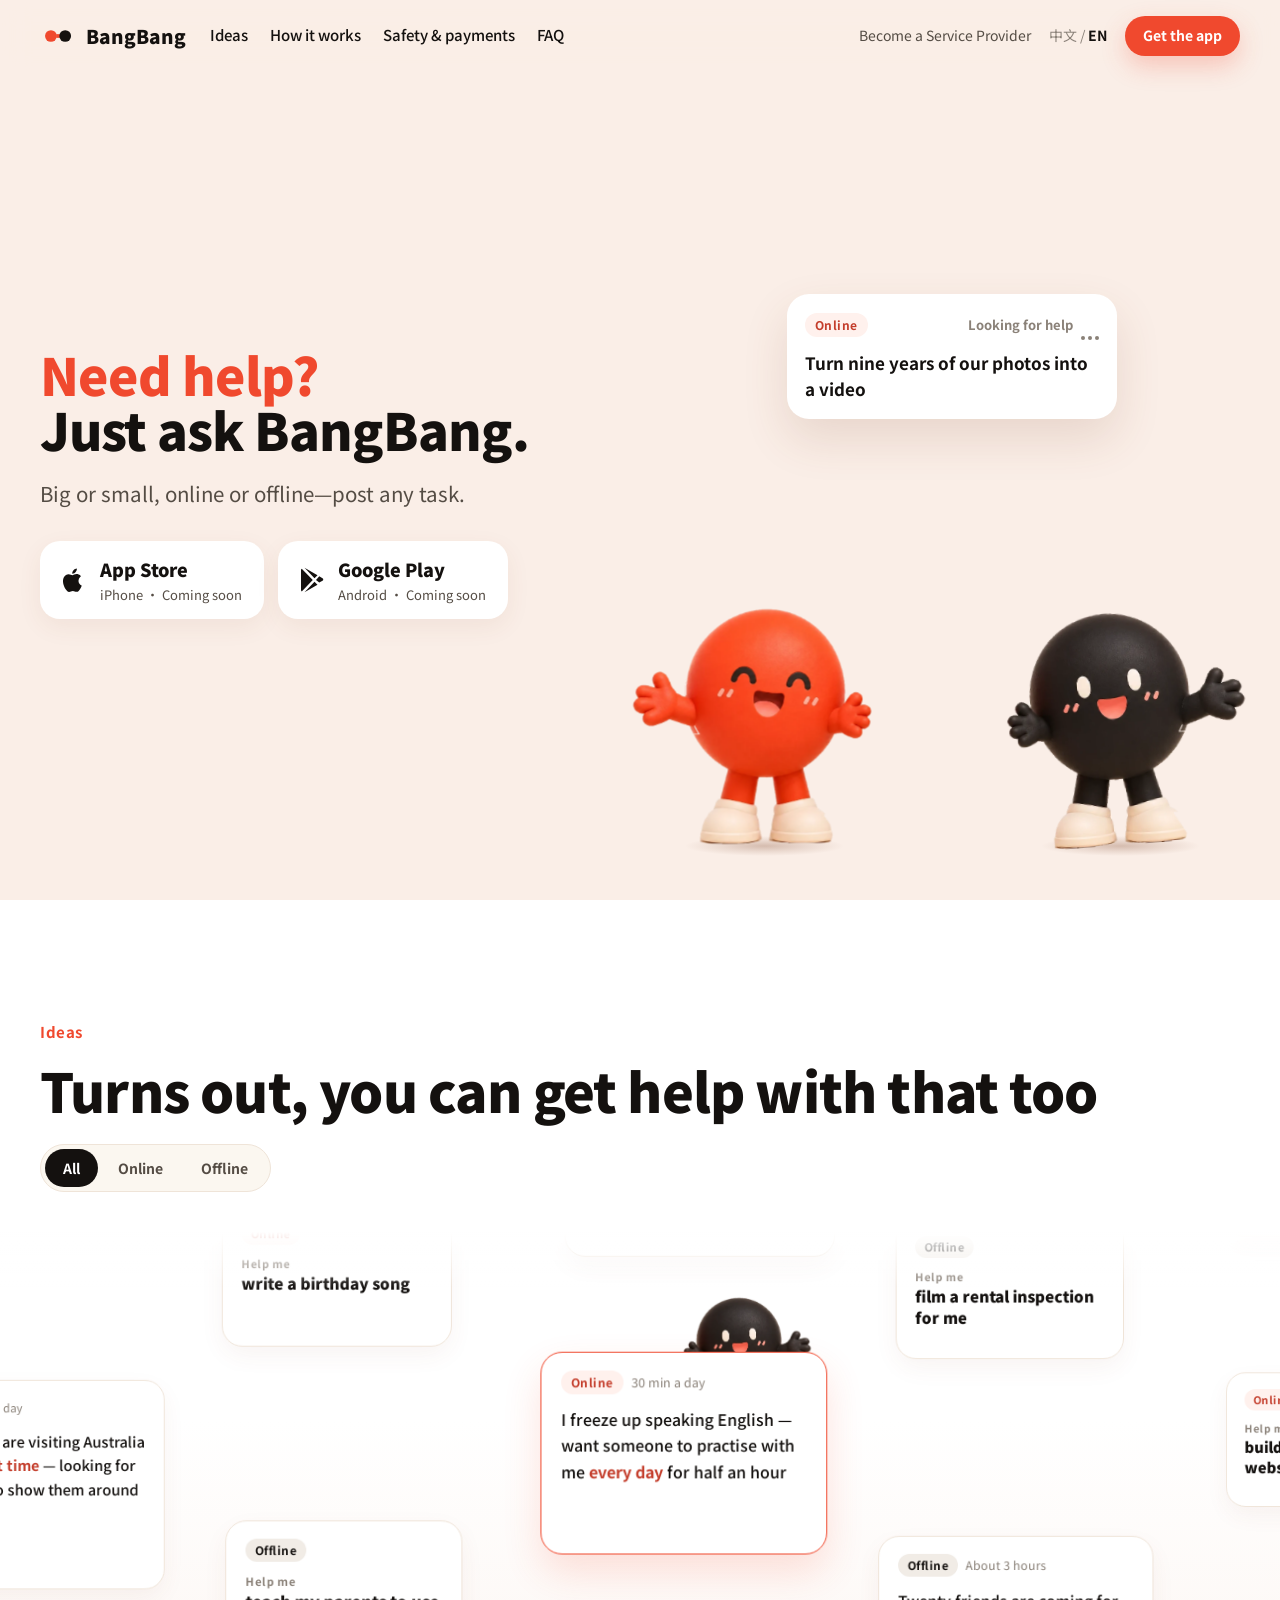
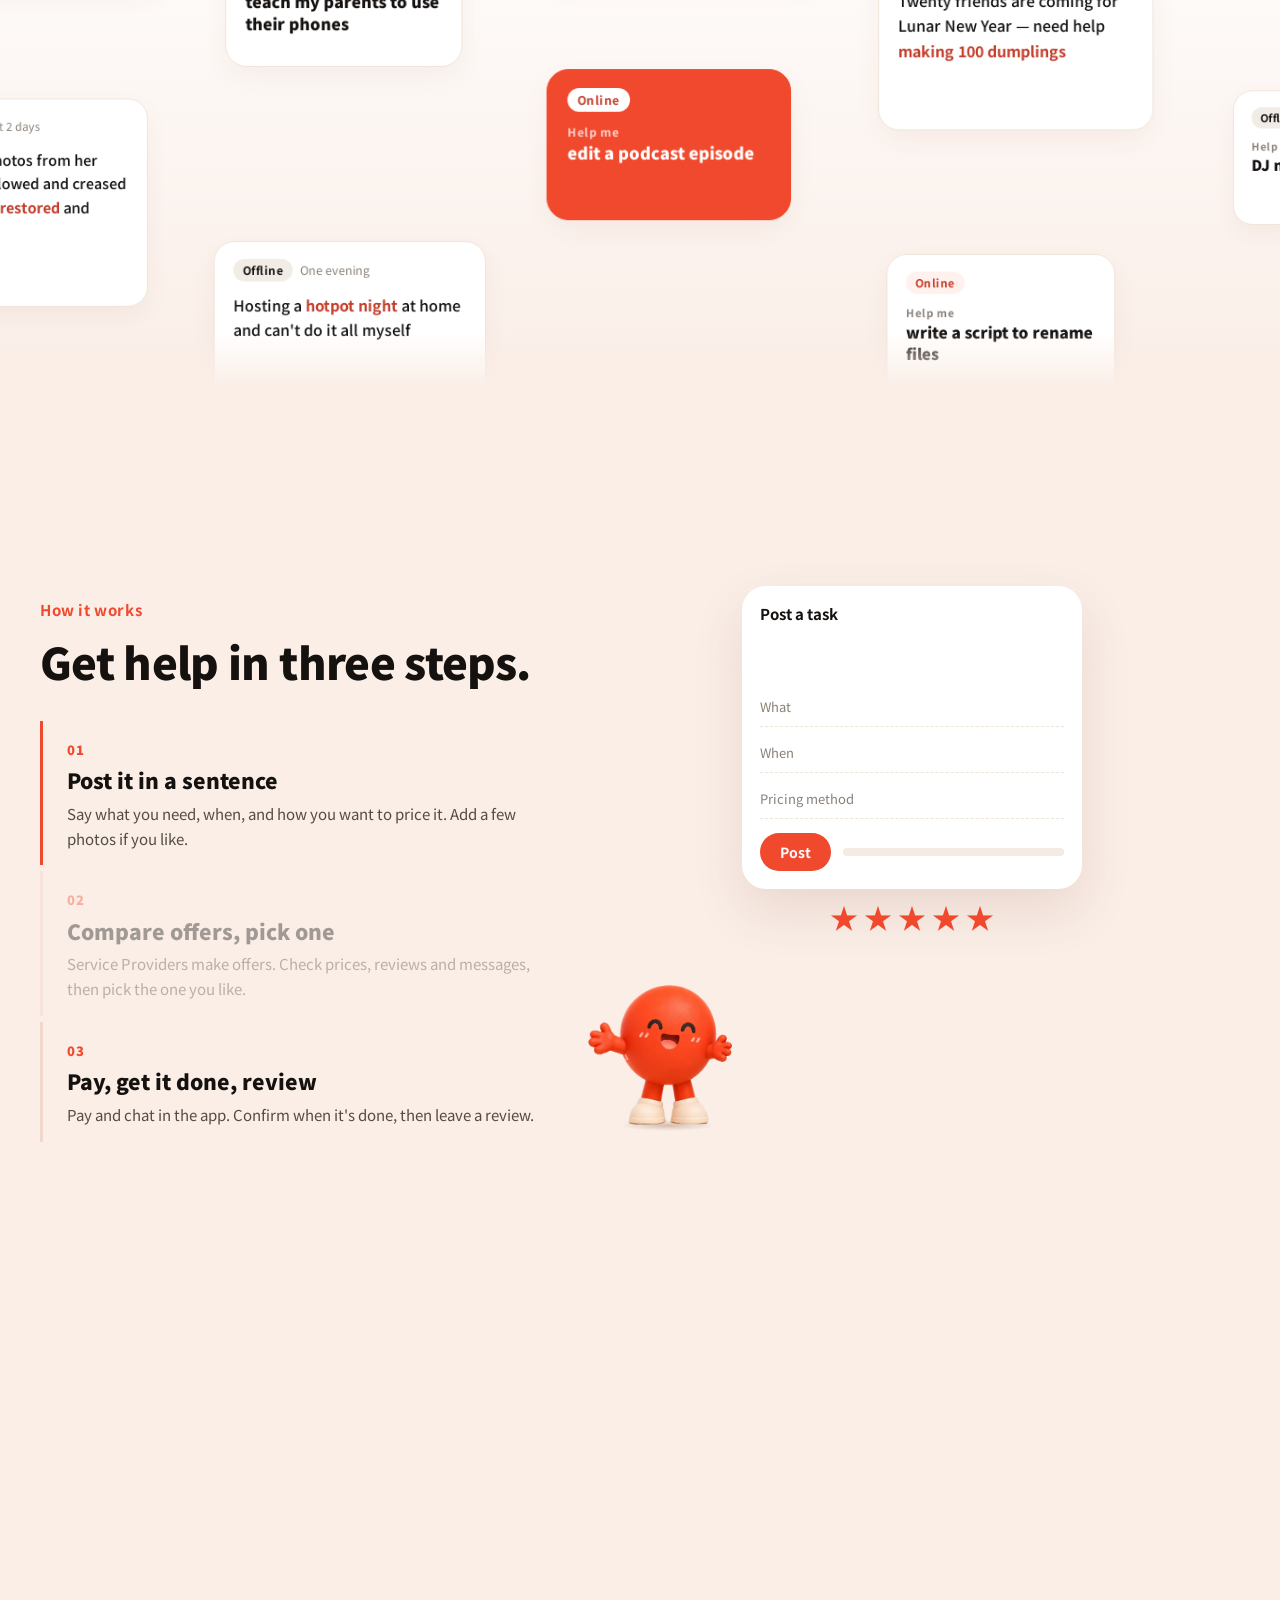
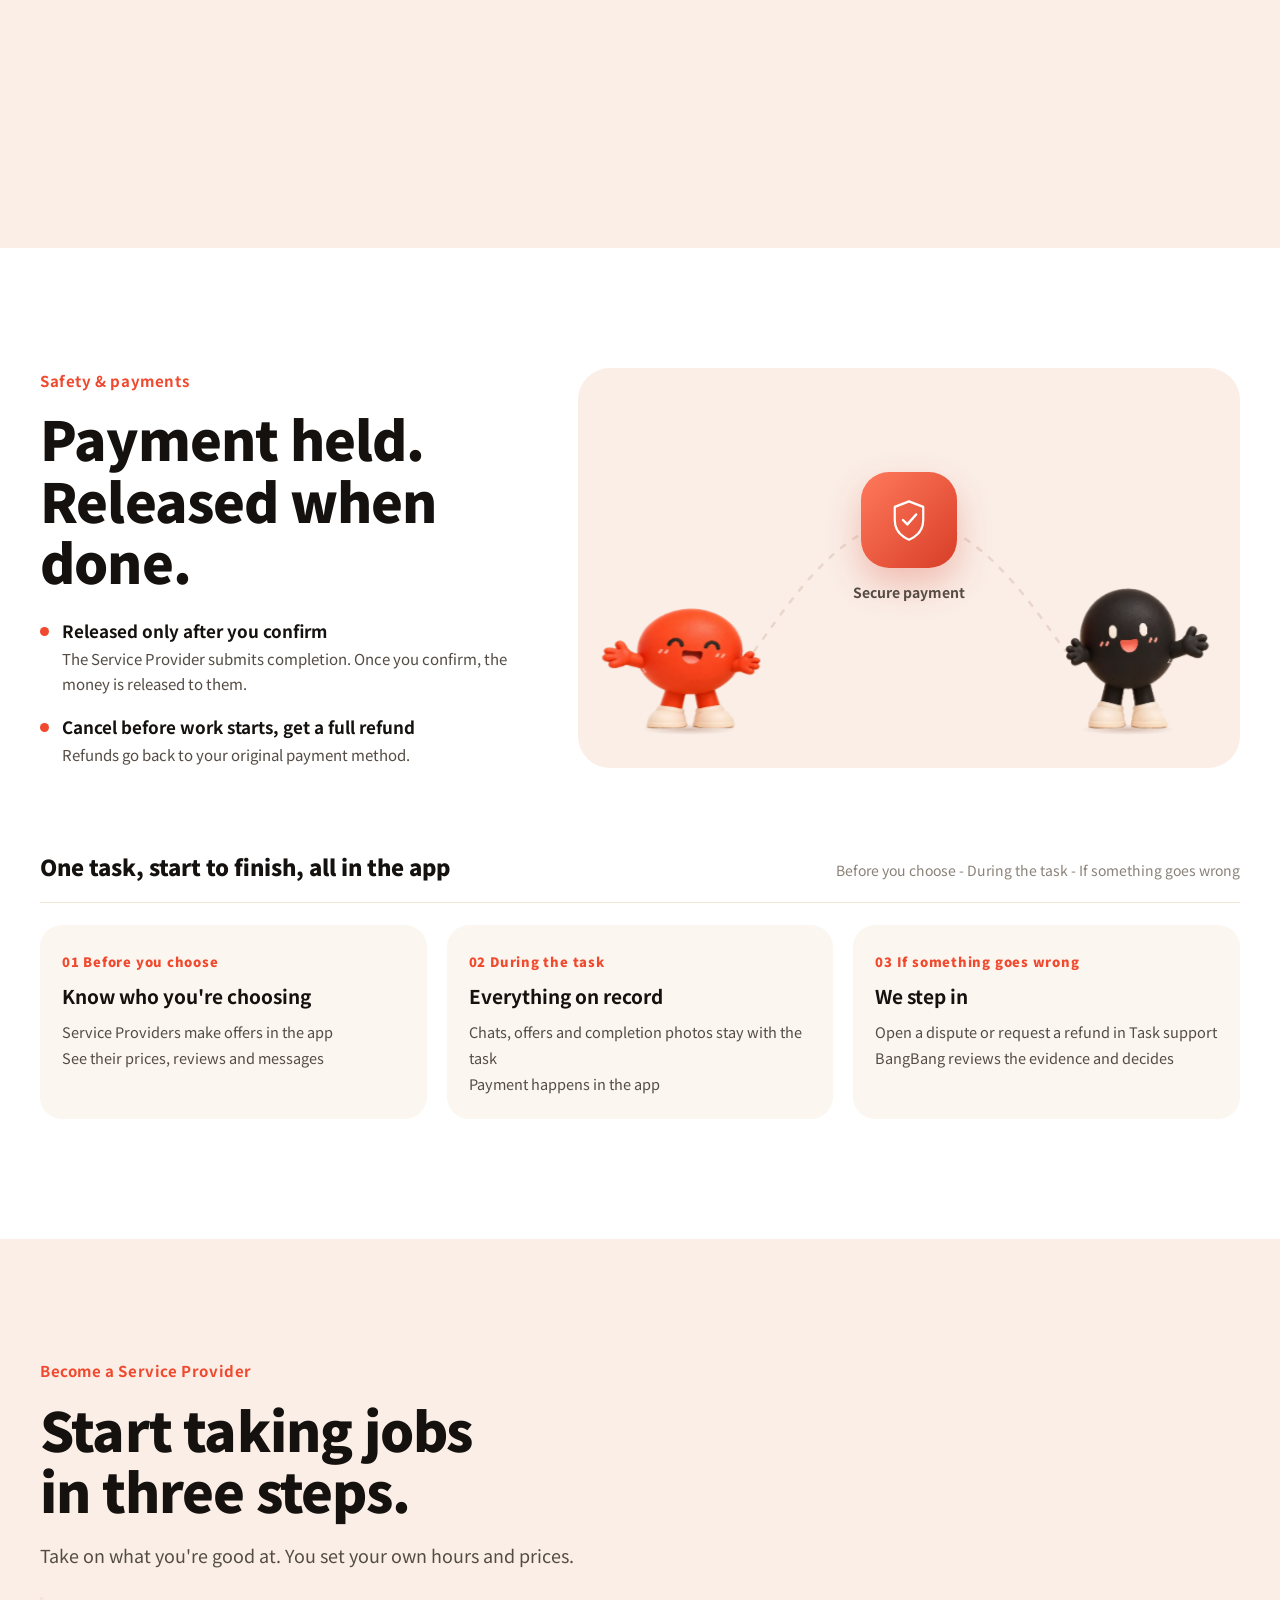
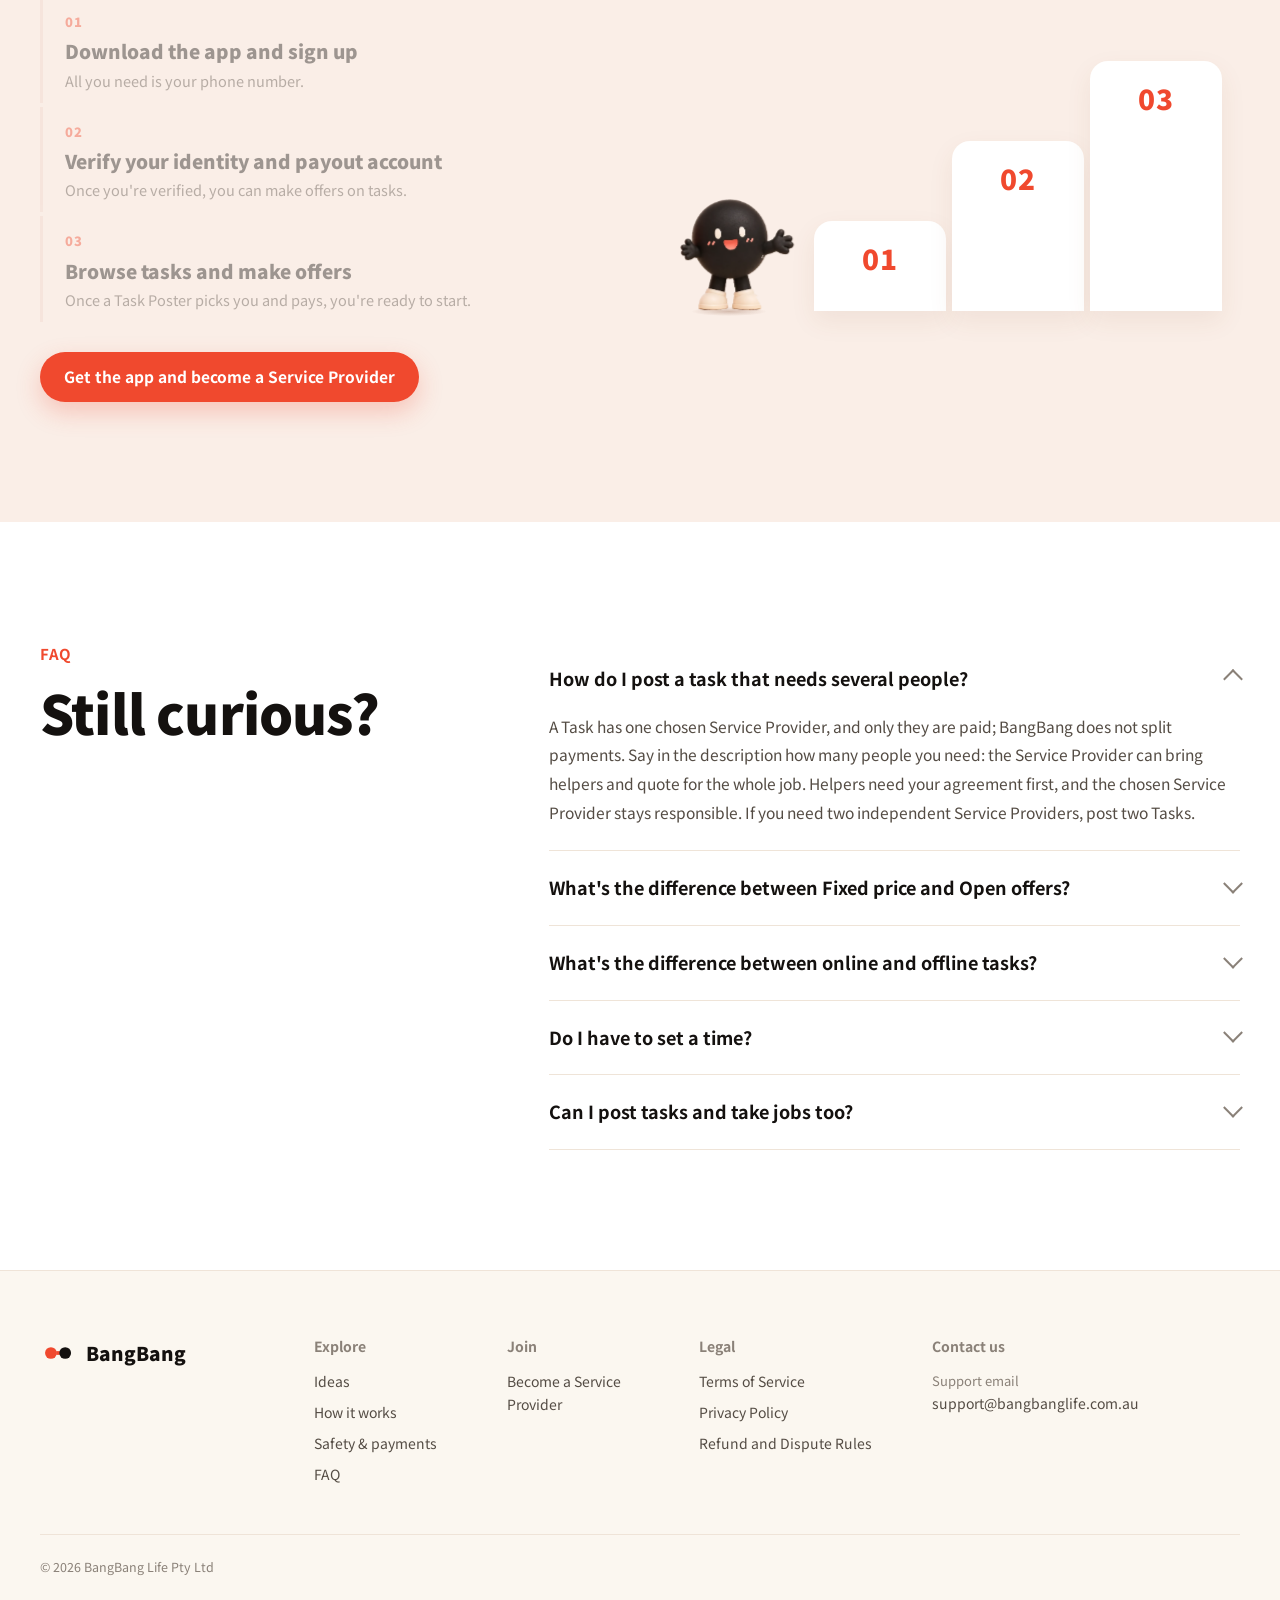
==== commit 676b566a: "官网 11-17：法律页 v1.0、页脚只写公司名（删除账号说明 11-22 再加） 生成器 c1d73688d，首页 bangbang-www c758f72。  Co-Authored-By: C" ====
--- a/en/index.html
+++ b/en/index.html
@@ -584,7 +584,7 @@
       <div><h4>Legal</h4><ul><li><a href="/en/legal/terms/">Terms of Service</a></li><li><a href="/en/legal/privacy/">Privacy Policy</a></li><li><a href="/en/legal/refund/">Refund and Dispute Rules</a></li></ul></div>
       <div class="f-contact"><h4>Contact us</h4><ul><li><span class="f-k">Support email</span><a class="mail" href="mailto:support@bangbanglife.com.au">support@bangbanglife.com.au</a></li></ul></div>
     </div>
-    <div class="f-legal"><span>© 2026 BangBang Life Pty Ltd</span><span>ABN 87 703 821 738</span><span>ACN 703 821 738</span></div>
+    <div class="f-legal"><span>© 2026 BangBang Life Pty Ltd</span></div>
   </div>
 </footer>
 
